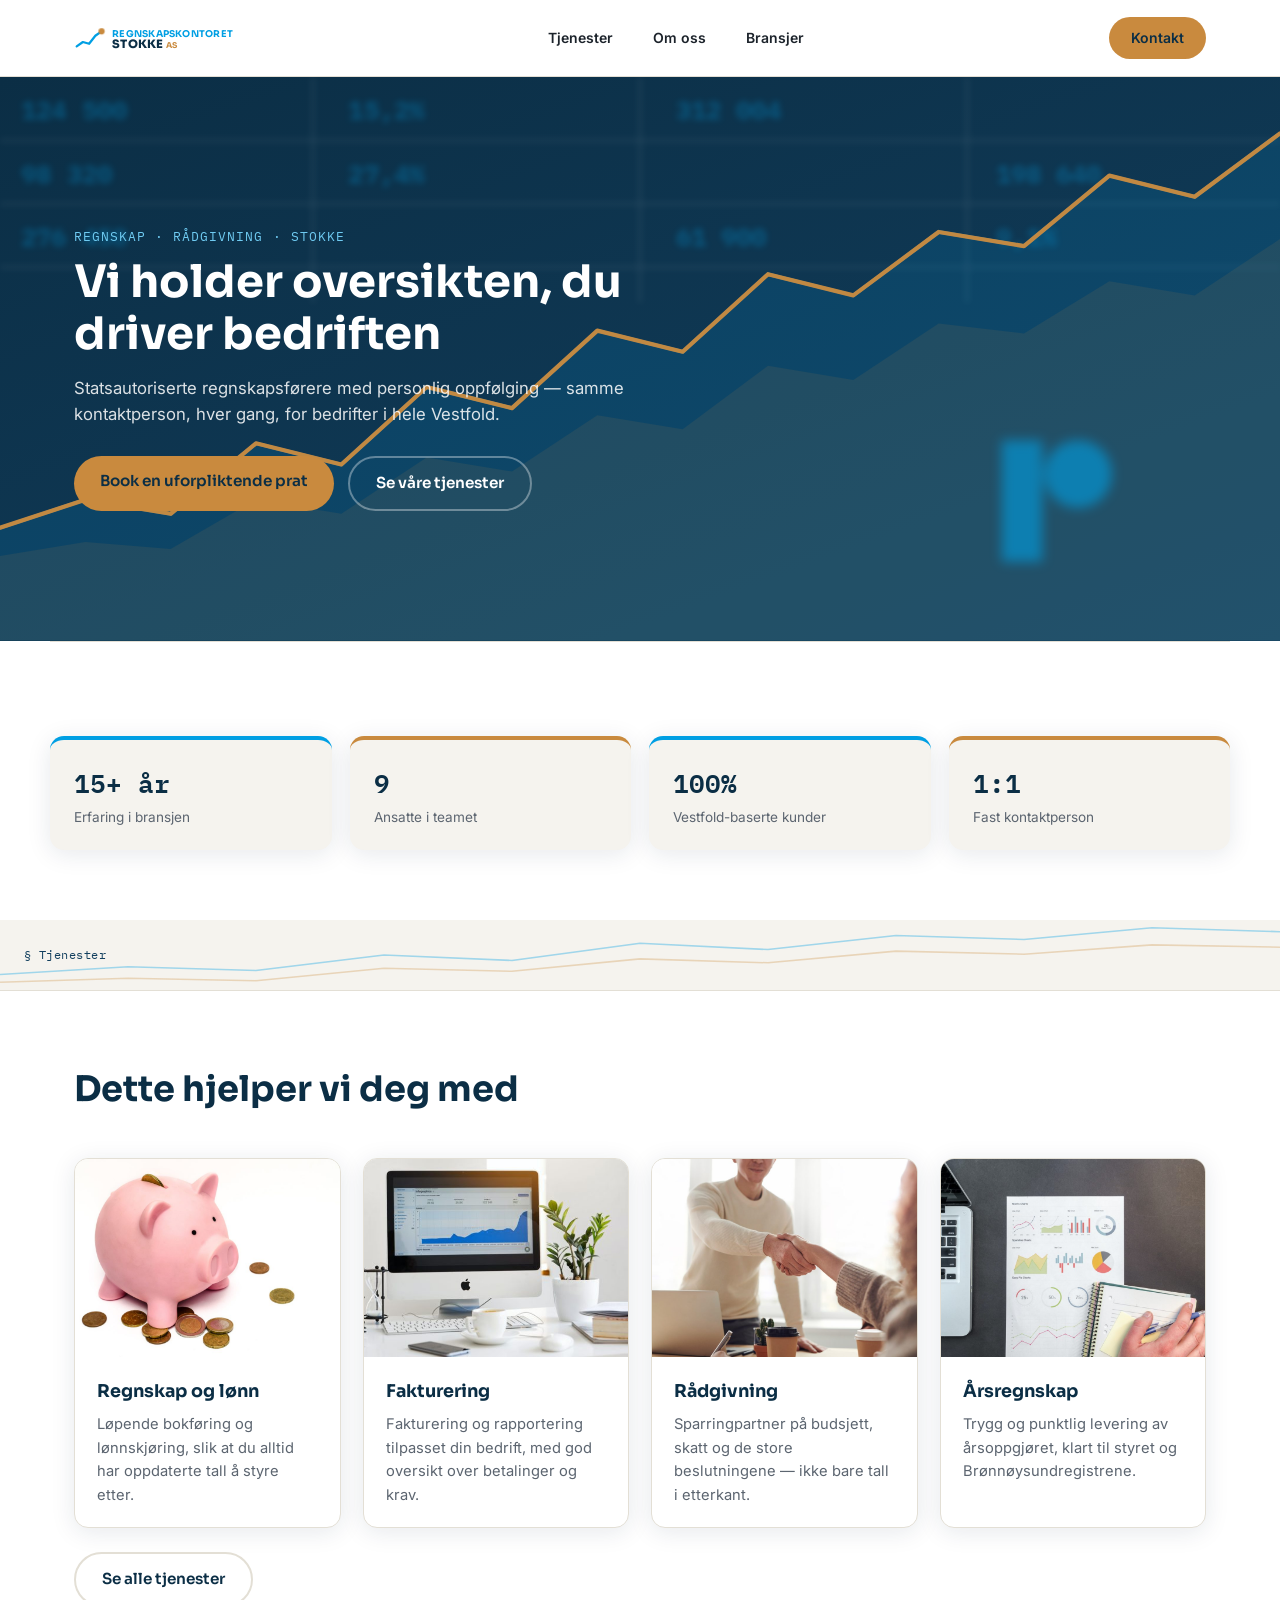
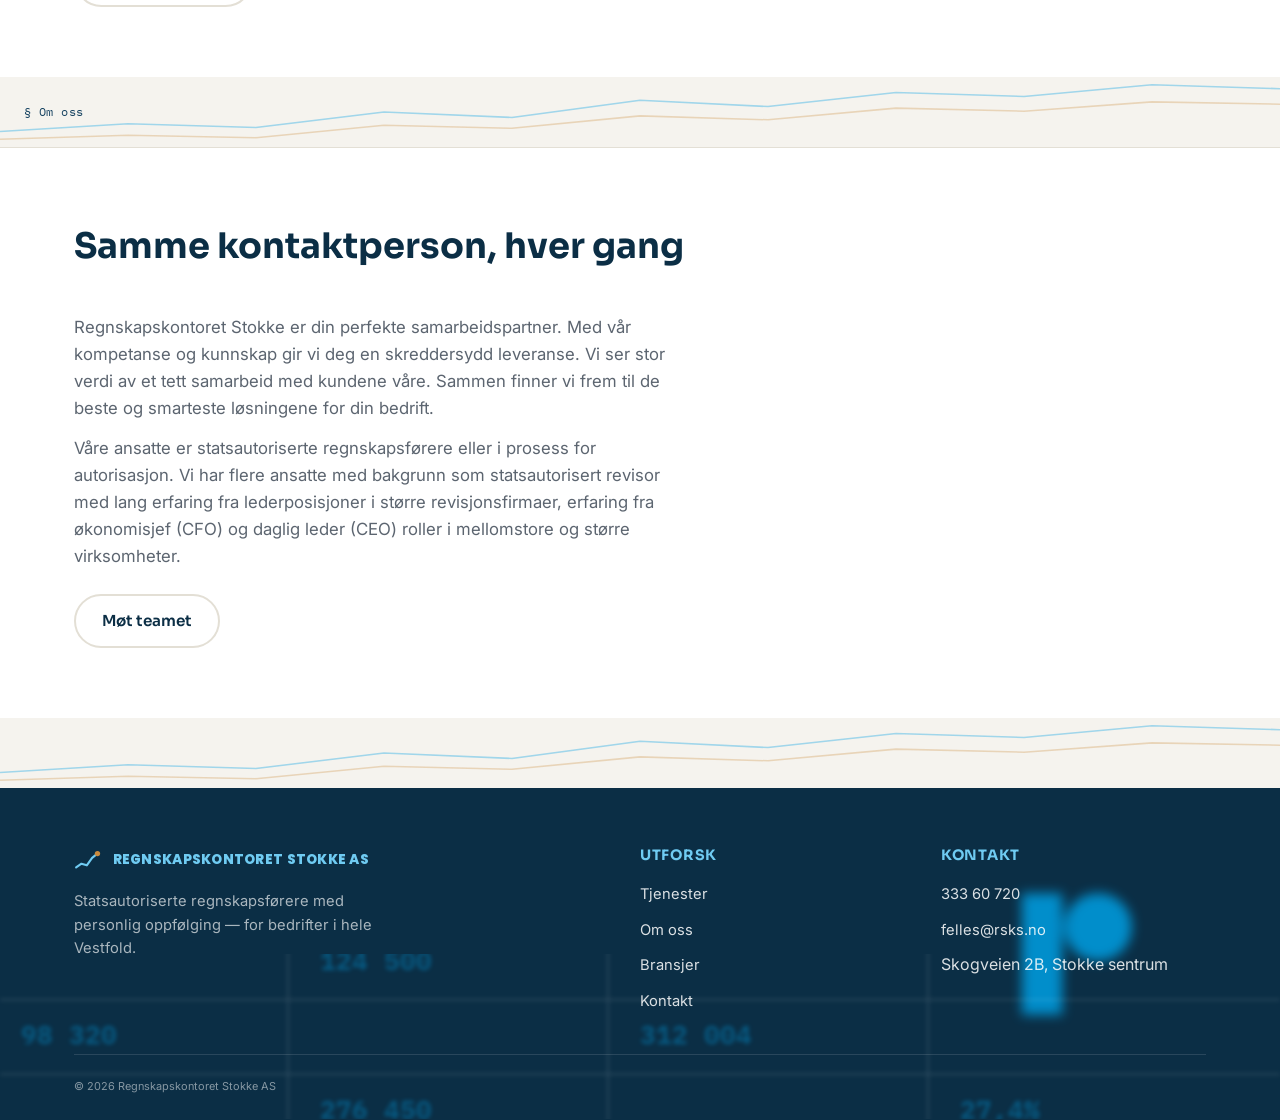
==== index.html @ 985e07b4 "Add blurred company symbol to hero section, bottom-right" ====
<!DOCTYPE html>
<html lang="no">
<head>
<meta charset="UTF-8">
<meta name="viewport" content="width=device-width, initial-scale=1.0">
<title>Regnskapskontoret Stokke AS — Vi holder oversikten, du driver bedriften</title>
<meta name="description" content="Statsautoriserte regnskapsførere i Stokke med personlig oppfølging — regnskap, lønn, fakturering, rådgivning og årsoppgjør for bedrifter i hele Vestfold.">
<link rel="icon" type="image/png" sizes="32x32" href="Bilder/favicon-32.png">
<link rel="icon" type="image/png" sizes="16x16" href="Bilder/favicon-16.png">
<link rel="apple-touch-icon" sizes="180x180" href="Bilder/favicon-180.png">
<link rel="preconnect" href="https://fonts.googleapis.com">
<link rel="preconnect" href="https://fonts.gstatic.com" crossorigin>
<link href="https://fonts.googleapis.com/css2?family=Sora:wght@500;600;700;800&family=Inter:wght@400;500;600&family=IBM+Plex+Mono:wght@500;600&family=Poppins:wght@800&display=swap" rel="stylesheet">
<link rel="stylesheet" href="css/style.css">
</head>
<body data-page="hjem">

<div id="site-header"></div>

<section class="hero">
  <svg class="watermark" viewBox="0 0 900 400" preserveAspectRatio="none" xmlns="http://www.w3.org/2000/svg">
    <defs>
      <filter id="cellBlurHeroTL" x="-20%" y="-20%" width="140%" height="140%">
        <feGaussianBlur stdDeviation="2.2"/>
      </filter>
    </defs>
    <g filter="url(#cellBlurHeroTL)" opacity="0.35">
      <g stroke="#FFFFFF" stroke-width="1.1" opacity="0.4">
        <line x1="0" y1="45" x2="900" y2="45"/><line x1="0" y1="90" x2="900" y2="90"/><line x1="0" y1="135" x2="900" y2="135"/>
        <line x1="220" y1="0" x2="220" y2="160"/><line x1="450" y1="0" x2="450" y2="160"/><line x1="680" y1="0" x2="680" y2="160"/>
      </g>
      <g font-family="IBM Plex Mono, monospace" font-size="18" font-weight="600" fill="#009FE3">
        <text x="15" y="30">124 500</text>
        <text x="245" y="30">15,2%</text>
        <text x="475" y="30">312 004</text>
        <text x="15" y="75">98 320</text>
        <text x="245" y="75">27,4%</text>
        <text x="700" y="75">198 640</text>
        <text x="15" y="120">276 450</text>
        <text x="475" y="120">61 900</text>
        <text x="700" y="120">9,1%</text>
      </g>
    </g>
    <path d="M0,320 L60,300 L120,310 L180,260 L240,275 L300,220 L360,235 L420,180 L480,195 L540,140 L600,155 L660,110 L720,120 L780,70 L840,85 L900,40 L900,400 L0,400 Z" fill="#009FE3" opacity="0.14"/>
    <path d="M0,340 L60,330 L120,335 L180,300 L240,310 L300,270 L360,280 L420,240 L480,250 L540,205 L600,215 L660,175 L720,182 L780,145 L840,155 L900,115 L900,400 L0,400 Z" fill="#C98A3E" opacity="0.10"/>
    <polyline points="0,320 60,300 120,310 180,260 240,275 300,220 360,235 420,180 480,195 540,140 600,155 660,110 720,120 780,70 840,85 900,40" fill="none" stroke="#6FCBF2" stroke-width="2.5" opacity="0.5"/>
    <polyline class="hero-line-draw" pathLength="1" points="0,320 60,300 120,310 180,260 240,275 300,220 360,235 420,180 480,195 540,140 600,155 660,110 720,120 780,70 840,85 900,40" fill="none" stroke="#C98A3E" stroke-width="3" stroke-linecap="round" stroke-linejoin="round" opacity="0.95"/>
  </svg>
  <img class="hero-symbol" src="Bilder/rsks-symbol.png" alt="" aria-hidden="true">
  <div class="wrap">
    <div class="hero-inner">
      <span class="eyebrow reveal">Regnskap · Rådgivning · Stokke</span>
      <h1 class="reveal" style="transition-delay:.08s">Vi holder oversikten, du driver bedriften</h1>
      <p class="lead reveal" style="transition-delay:.16s">Statsautoriserte regnskapsførere med personlig oppfølging — samme kontaktperson, hver gang, for bedrifter i hele Vestfold.</p>
      <div class="hero-cta reveal" style="transition-delay:.24s">
        <a href="kontakt.html" class="btn btn-primary">Book en uforpliktende prat</a>
        <a href="tjenester.html" class="btn btn-ghost">Se våre tjenester</a>
      </div>
    </div>
  </div>
</section>

<section class="section wrap">
  <div class="stat-row">
    <div class="stat-card reveal"><div class="num">15+ år</div><div class="label">Erfaring i bransjen</div></div>
    <div class="stat-card copper reveal" style="transition-delay:.06s"><div class="num">9</div><div class="label">Ansatte i teamet</div></div>
    <div class="stat-card reveal" style="transition-delay:.12s"><div class="num">100%</div><div class="label">Vestfold-baserte kunder</div></div>
    <div class="stat-card copper reveal" style="transition-delay:.18s"><div class="num">1:1</div><div class="label">Fast kontaktperson</div></div>
  </div>
</section>

<div class="divider-wrap">
  <svg viewBox="0 0 900 90" preserveAspectRatio="none" xmlns="http://www.w3.org/2000/svg">
    <polyline class="divider-line" pathLength="1" points="0,70 90,60 180,65 270,45 360,52 450,30 540,38 630,20 720,25 810,10 900,15" fill="none" stroke="#009FE3" stroke-width="2" opacity="0.35"/>
    <polyline class="divider-line" pathLength="1" points="0,80 90,75 180,78 270,62 360,66 450,50 540,55 630,40 720,44 810,32 900,35" fill="none" stroke="#C98A3E" stroke-width="2" opacity="0.3"/>
  </svg>
  <div class="divider-label">§ Tjenester</div>
</div>

<section class="section">
  <div class="wrap">
    <div class="section-head reveal">
      <h2>Dette hjelper vi deg med</h2>
    </div>
    <div class="service-grid">
      <div class="service-card reveal">
        <img src="Bilder/piggybank.jpg" alt="Regnskap og lønn">
        <div class="service-body">
          <h3>Regnskap og lønn</h3>
          <p>Løpende bokføring og lønnskjøring, slik at du alltid har oppdaterte tall å styre etter.</p>
        </div>
      </div>
      <div class="service-card reveal" style="transition-delay:.06s">
        <img src="Bilder/imac-charts.jpg" alt="Fakturering">
        <div class="service-body">
          <h3>Fakturering</h3>
          <p>Fakturering og rapportering tilpasset din bedrift, med god oversikt over betalinger og krav.</p>
        </div>
      </div>
      <div class="service-card reveal" style="transition-delay:.12s">
        <img src="Bilder/handshake.jpg" alt="Rådgivning">
        <div class="service-body">
          <h3>Rådgivning</h3>
          <p>Sparringpartner på budsjett, skatt og de store beslutningene — ikke bare tall i etterkant.</p>
        </div>
      </div>
      <div class="service-card reveal" style="transition-delay:.18s">
        <img src="Bilder/charts-notebook.jpg" alt="Årsregnskap">
        <div class="service-body">
          <h3>Årsregnskap</h3>
          <p>Trygg og punktlig levering av årsoppgjøret, klart til styret og Brønnøysundregistrene.</p>
        </div>
      </div>
    </div>
    <p class="reveal" style="margin-top:24px"><a href="tjenester.html" class="btn btn-outline">Se alle tjenester</a></p>
  </div>
</section>

<div class="divider-wrap">
  <svg viewBox="0 0 900 90" preserveAspectRatio="none" xmlns="http://www.w3.org/2000/svg">
    <polyline class="divider-line" pathLength="1" points="0,70 90,60 180,65 270,45 360,52 450,30 540,38 630,20 720,25 810,10 900,15" fill="none" stroke="#009FE3" stroke-width="2" opacity="0.35"/>
    <polyline class="divider-line" pathLength="1" points="0,80 90,75 180,78 270,62 360,66 450,50 540,55 630,40 720,44 810,32 900,35" fill="none" stroke="#C98A3E" stroke-width="2" opacity="0.3"/>
  </svg>
  <div class="divider-label">§ Om oss</div>
</div>

<section class="section">
  <div class="wrap">
    <div class="section-head reveal">
      <h2>Samme kontaktperson, hver gang</h2>
    </div>
    <p class="lead reveal">Regnskapskontoret Stokke er din perfekte samarbeidspartner. Med vår kompetanse og kunnskap gir vi deg en skreddersydd leveranse. Vi ser stor verdi av et tett samarbeid med kundene våre. Sammen finner vi frem til de beste og smarteste løsningene for din bedrift.</p>
    <p class="lead reveal" style="transition-delay:.08s">Våre ansatte er statsautoriserte regnskapsførere eller i prosess for autorisasjon. Vi har flere ansatte med bakgrunn som statsautorisert revisor med lang erfaring fra lederposisjoner i større revisjonsfirmaer, erfaring fra økonomisjef (CFO) og daglig leder (CEO) roller i mellomstore og større virksomheter.</p>
    <p class="reveal" style="margin-top:24px;transition-delay:.16s"><a href="om-oss.html" class="btn btn-outline">Møt teamet</a></p>
  </div>
</section>

<div class="divider-wrap">
  <svg viewBox="0 0 900 90" preserveAspectRatio="none" xmlns="http://www.w3.org/2000/svg">
    <polyline class="divider-line" pathLength="1" points="0,70 90,60 180,65 270,45 360,52 450,30 540,38 630,20 720,25 810,10 900,15" fill="none" stroke="#009FE3" stroke-width="2" opacity="0.35"/>
    <polyline class="divider-line" pathLength="1" points="0,80 90,75 180,78 270,62 360,66 450,50 540,55 630,40 720,44 810,32 900,35" fill="none" stroke="#C98A3E" stroke-width="2" opacity="0.3"/>
  </svg>
</div>

<div id="site-footer"></div>

<script src="js/main.js"></script>
</body>
</html>
---- css/style.css ----
:root {
  --navy-900: #0B2E45;
  --navy-700: #123F5E;
  --brand-blue: #009FE3;
  --blue-300: #6FCBF2;
  --copper-500: #C98A3E;
  --copper-700: #A66D2B;
  --paper: #FFFFFF;
  --paper-warm: #F5F3EE;
  --ink: #1C232B;
  --ink-soft: #5C6570;
  --line: #E3DFD5;
  --font-display: 'Sora', system-ui, sans-serif;
  --font-body: 'Inter', system-ui, sans-serif;
  --font-mono: 'IBM Plex Mono', monospace;
  --radius: 14px;
  --shadow: 0 4px 24px rgba(15,42,67,0.10);
}
*, *::before, *::after { box-sizing: border-box; margin: 0; padding: 0; }
html { scroll-behavior: smooth; }
body { font-family: var(--font-body); color: var(--ink); background: var(--paper); line-height: 1.6; -webkit-font-smoothing: antialiased; }
a { text-decoration: none; color: inherit; }
img { max-width: 100%; display: block; }
.wrap { max-width: 1180px; margin: 0 auto; padding: 0 24px; }
@media (max-width: 640px) { .wrap { padding: 0 18px; } }

h1, h2, h3 { font-family: var(--font-display); font-weight: 700; }
.eyebrow { font-family: var(--font-mono); font-size: 0.8rem; letter-spacing: 0.08em; text-transform: uppercase; color: var(--blue-300); margin-bottom: 10px; display: block; }
.lead { color: var(--ink-soft); max-width: 620px; font-size: 1.05rem; margin-top: 14px; }

.section { padding: 70px 0; border-top: 1px solid var(--line); }
.section-head { margin-bottom: 40px; }
.section-head h2 { font-size: clamp(1.6rem, 3vw, 2.2rem); color: var(--navy-900); }

.reveal { opacity: 0; transform: translateY(30px); transition: opacity .7s cubic-bezier(.2,.7,.2,1), transform .7s cubic-bezier(.2,.7,.2,1); }
.reveal.visible { opacity: 1; transform: none; }

.btn { font-family: var(--font-display); font-weight: 600; font-size: 0.95rem; padding: 13px 26px; border-radius: 999px; border: none; cursor: pointer; text-decoration: none; display: inline-block; transition: background .2s, color .2s, transform .2s; }
.btn:hover { transform: translateY(-2px); }
.btn-primary { background: var(--copper-500); color: var(--navy-900); }
.btn-primary:hover { background: var(--copper-700); color: #fff; }
.btn-ghost { background: transparent; color: #fff; border: 2px solid rgba(255,255,255,0.35); }
.btn-ghost:hover { border-color: #fff; }
.btn-outline { background: transparent; color: var(--navy-900); border: 2px solid var(--line); }
.btn-outline:hover { border-color: var(--brand-blue); color: var(--brand-blue); }

/* ===== Nav ===== */
.nav { position: sticky; top: 0; z-index: 50; background: rgba(255,255,255,.92); backdrop-filter: blur(14px); border-bottom: 1px solid var(--line); }
.nav .wrap { display: flex; align-items: center; justify-content: space-between; height: 76px; gap: 24px; }
.nav-logo svg { display: block; height: 40px; width: auto; }

.logo-draw-line { stroke-dasharray: 1; stroke-dashoffset: 1; animation: logoDrawLine .9s ease-out forwards; }
.logo-draw-dot { opacity: 0; transform: scale(0); transform-origin: 62px 30px; animation: logoPopDot .4s ease-out forwards; animation-delay: .9s; }
.logo-draw-text { opacity: 0; transform: translateY(8px); animation: logoFadeUp .5s ease-out forwards; animation-delay: 1.1s; }
@keyframes logoDrawLine { to { stroke-dashoffset: 0; } }

.hero-line-draw { stroke-dasharray: 1; stroke-dashoffset: 1; animation: heroLineDraw 2.2s ease-out forwards; animation-delay: .3s; }
@keyframes heroLineDraw { to { stroke-dashoffset: 0; } }
@keyframes logoPopDot { to { opacity: 1; transform: scale(1); } }
@keyframes logoFadeUp { to { opacity: 1; transform: translateY(0); } }
.nav-links { list-style: none; display: flex; gap: 8px; align-items: center; }
.nav-links a { font-size: 14px; font-weight: 600; color: var(--ink); padding: 10px 16px; border-radius: 999px; transition: background .2s, color .2s; }
.nav-links a:hover, .nav-links a.active { background: var(--paper-warm); color: var(--brand-blue); }
.nav-cta { background: var(--copper-500); color: var(--navy-900) !important; padding: 10px 22px; border-radius: 999px; font-size: 14px; font-weight: 600; transition: background .2s, color .2s; }
.nav-cta:hover, .nav-cta.active { background: var(--copper-700); color: #fff !important; }
.nav-hamburger { display: none; flex-direction: column; gap: 5px; background: none; border: none; cursor: pointer; padding: 8px; }
.nav-hamburger span { width: 22px; height: 2px; background: var(--navy-900); display: block; }
@media (max-width: 900px) {
  .nav-links { position: fixed; top: 76px; left: 0; right: 0; background: var(--paper); flex-direction: column; align-items: flex-start; padding: 20px 24px; gap: 10px; border-bottom: 1px solid var(--line); display: none; }
  .nav-links.open { display: flex; }
  .nav-links a { width: 100%; }
  .nav-hamburger { display: flex; }
}

/* ===== Hero ===== */
.hero { position: relative; background: linear-gradient(160deg, var(--navy-900) 0%, var(--navy-700) 100%); overflow: hidden; padding: 150px 0 130px; color: #fff; }
.hero .watermark { position: absolute; inset: 0; width: 100%; height: 100%; z-index: 0; }
.hero .wrap { position: relative; z-index: 1; }
.hero-inner { max-width: 580px; }
.hero h1 { font-size: clamp(1.9rem, 4.5vw, 2.8rem); margin-bottom: 14px; line-height: 1.15; }
.hero p.lead { color: rgba(255,255,255,.85); }
.hero-cta { display: flex; gap: 14px; flex-wrap: wrap; margin-top: 28px; }

.page-hero { position: relative; background: linear-gradient(160deg, var(--navy-900) 0%, var(--navy-700) 100%); overflow: hidden; padding: 60px 0; color: #fff; }
.page-hero .watermark { position: absolute; inset: 0; width: 100%; height: 100%; z-index: 0; opacity: .7; }
.page-hero .wrap { position: relative; z-index: 1; }
.page-hero h1 { font-size: clamp(1.6rem, 3.5vw, 2.2rem); }

/* ===== Seksjonsskille ===== */
.divider-wrap { position: relative; height: 70px; background: var(--paper-warm); overflow: hidden; display: flex; align-items: center; }
.divider-wrap svg { position: absolute; inset: 0; width: 100%; height: 100%; }
.divider-label { position: relative; z-index: 1; font-family: var(--font-mono); font-size: 0.78rem; color: var(--navy-700); padding: 0 24px; letter-spacing: 0.04em; }

.divider-line { stroke-dasharray: 1; stroke-dashoffset: 1; transition: stroke-dashoffset 2.4s ease-out; }
.divider-wrap.drawn .divider-line { stroke-dashoffset: 0; }
.divider-wrap.drawn .divider-line:nth-of-type(2) { transition-delay: .3s; }

/* ===== Stat cards ===== */
.stat-row { display: grid; grid-template-columns: repeat(auto-fit, minmax(170px,1fr)); gap: 18px; margin-top: 24px; }
.stat-card { background: var(--paper-warm); border-radius: var(--radius); padding: 22px 24px; border-top: 4px solid var(--brand-blue); box-shadow: var(--shadow); }
.stat-card.copper { border-top-color: var(--copper-500); }
.stat-card .num { font-family: var(--font-mono); font-weight: 600; font-size: 1.6rem; color: var(--navy-900); }
.stat-card .label { font-size: 0.85rem; color: var(--ink-soft); margin-top: 4px; }

/* ===== Service cards ===== */
.service-grid { display: grid; grid-template-columns: repeat(auto-fit, minmax(260px,1fr)); gap: 22px; margin-top: 24px; }
.service-card { background: var(--paper); border: 1px solid var(--line); border-radius: var(--radius); overflow: hidden; box-shadow: var(--shadow); }
.service-card img { width: 100%; aspect-ratio: 4/3; object-fit: cover; }
.service-card .service-body { padding: 20px 22px; }
.service-card h3 { font-size: 1.1rem; color: var(--navy-900); margin-bottom: 8px; }
.service-card p { color: var(--ink-soft); font-size: 0.92rem; }

/* ===== Team ===== */
.team-grid { display: grid; grid-template-columns: repeat(auto-fill, minmax(210px,1fr)); gap: 22px; margin-top: 24px; }
.team-card { background: var(--paper); border: 1px solid var(--line); border-radius: var(--radius); overflow: hidden; text-align: center; box-shadow: var(--shadow); }
.team-card img { width: 100%; aspect-ratio: 3/4; object-fit: cover; display: block; }
.team-body { padding: 16px; }
.team-body h3 { font-size: 1rem; color: var(--navy-900); }
.team-body .role { font-size: 0.75rem; text-transform: uppercase; letter-spacing: 0.05em; color: var(--brand-blue); margin: 4px 0 8px; }
.team-body .phone { font-family: var(--font-mono); font-size: 0.85rem; color: var(--ink-soft); }
.team-body .phone a { color: inherit; }

/* ===== Kontakt ===== */
.kontakt-grid { display: grid; grid-template-columns: repeat(auto-fit, minmax(260px,1fr)); gap: 24px; margin-top: 24px; }
.kinfo-box { background: var(--paper-warm); border-radius: var(--radius); padding: 26px; box-shadow: var(--shadow); border-top: 4px solid var(--brand-blue); }
.kinfo-box.copper { border-top-color: var(--copper-500); }
.kinfo-box h3 { font-size: 1.05rem; color: var(--navy-900); margin-bottom: 10px; }
.kinfo-box p, .kinfo-box a { color: var(--ink-soft); font-size: 0.95rem; }
.map-frame { border-radius: var(--radius); overflow: hidden; box-shadow: var(--shadow); margin-top: 24px; border: 1px solid var(--line); }
.map-frame iframe { width: 100%; height: 360px; border: 0; display: block; }

/* ===== Footer ===== */
.footer { position: relative; overflow: hidden; background: var(--navy-900); color: rgba(255,255,255,.85); padding: 56px 0 24px; }
.footer-symbol { position: absolute; top: 50%; right: 40px; transform: translateY(-50%); height: 180px; width: auto; opacity: 0.85; filter: blur(6px); z-index: 0; }
@media (max-width: 1000px) { .footer-symbol { display: none; } }
.hero-symbol { position: absolute; right: 60px; bottom: 50px; height: 180px; width: auto; opacity: 0.6; filter: blur(6px); z-index: 0; }
@media (max-width: 1000px) { .hero-symbol { display: none; } }
.footer .watermark-cells { position: absolute; left: 0; right: 0; bottom: 0; top: 50%; width: 100%; height: 50%; z-index: 0; }
.footer .wrap { position: relative; z-index: 1; }
.footer-grid { display: grid; grid-template-columns: 2fr 1fr 1fr; gap: 36px; }
@media (max-width: 700px) { .footer-grid { grid-template-columns: 1fr; } }
.footer-brand p { margin-top: 14px; font-size: 0.92rem; color: rgba(255,255,255,.65); max-width: 320px; }
.footer-logo-row { display: flex; align-items: center; gap: 12px; }
.footer-tagline { font-family: 'Poppins', sans-serif; font-weight: 800; font-size: 0.85rem; color: var(--blue-300); letter-spacing: 0.02em; text-transform: uppercase; }
.footer-col h4 { font-family: var(--font-display); font-size: 0.9rem; text-transform: uppercase; letter-spacing: 0.05em; color: var(--blue-300); margin-bottom: 14px; }
.footer-col ul { list-style: none; display: flex; flex-direction: column; gap: 10px; }
.footer-col a { color: rgba(255,255,255,.85); font-size: 0.92rem; }
.footer-col a:hover { color: var(--blue-300); }
.footer-bottom { margin-top: 40px; padding-top: 20px; border-top: 1px solid rgba(255,255,255,.12); font-size: 0.82rem; color: rgba(255,255,255,.5); }
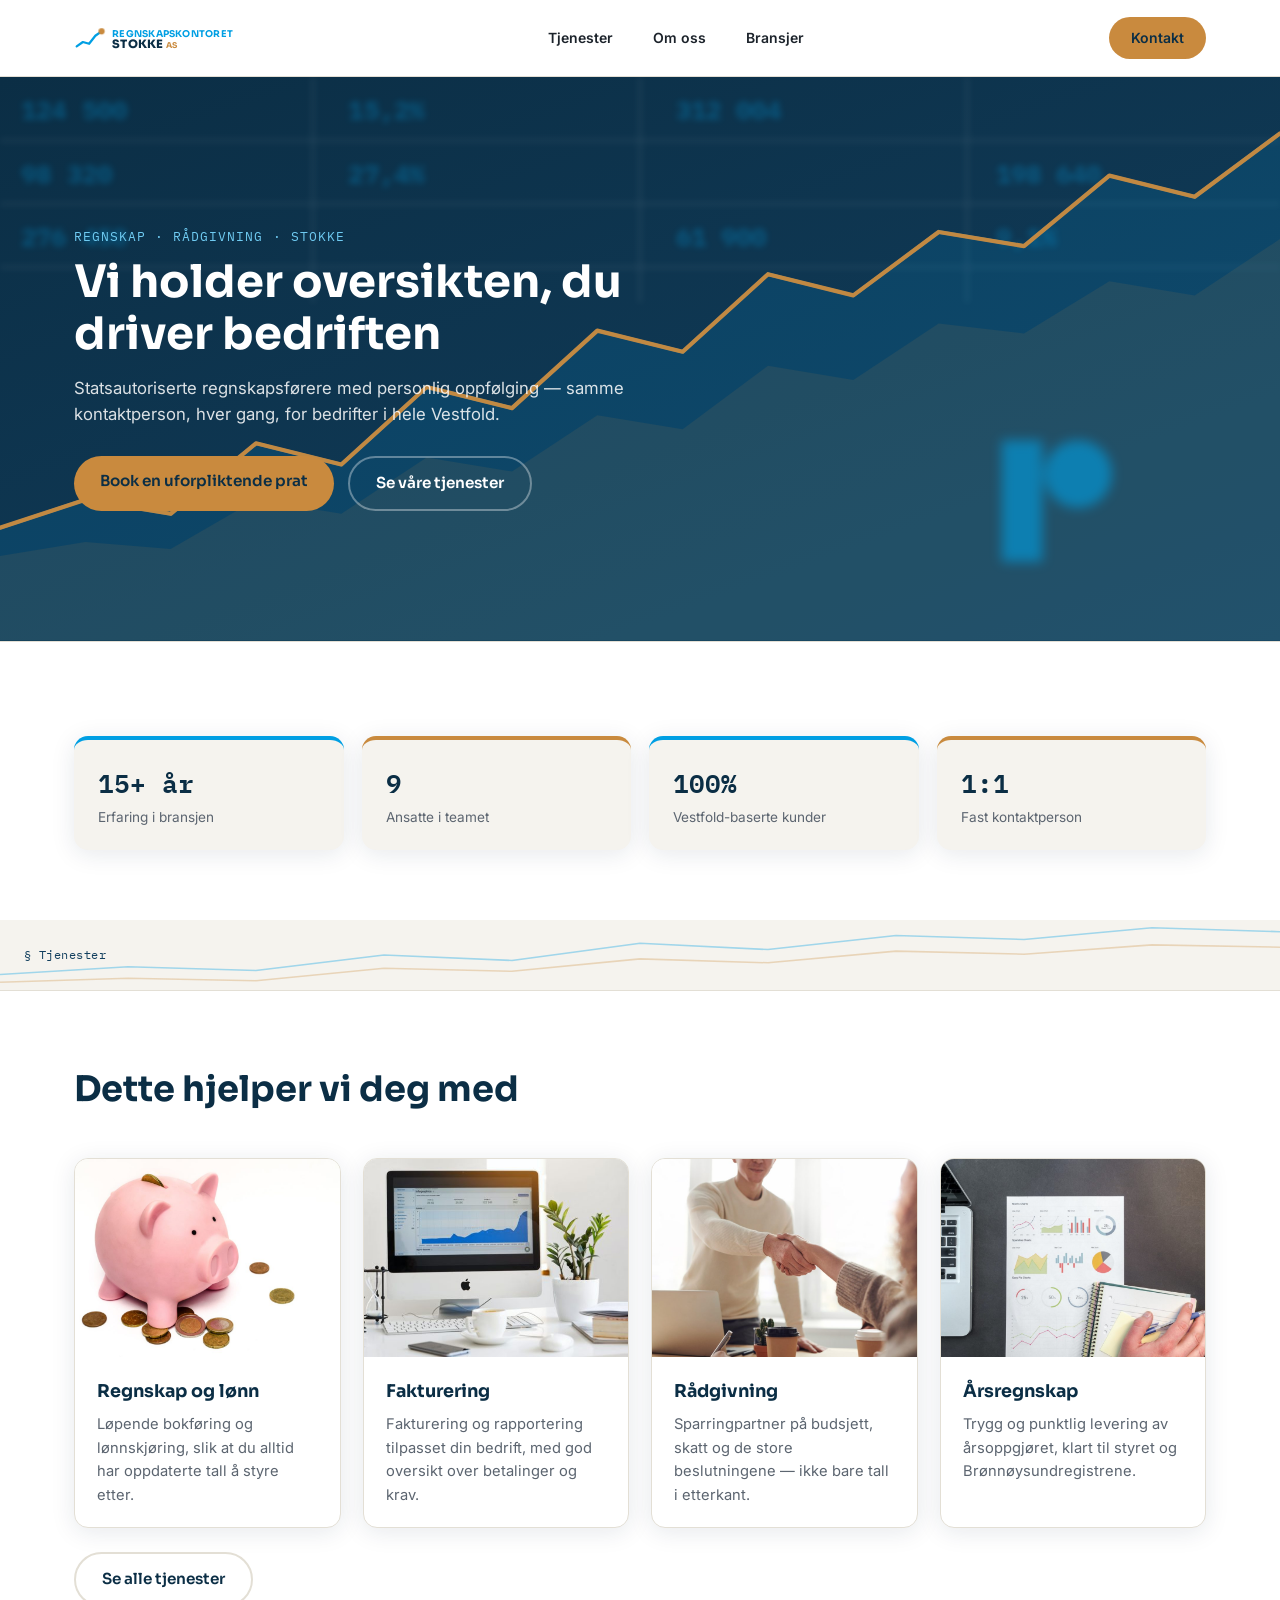
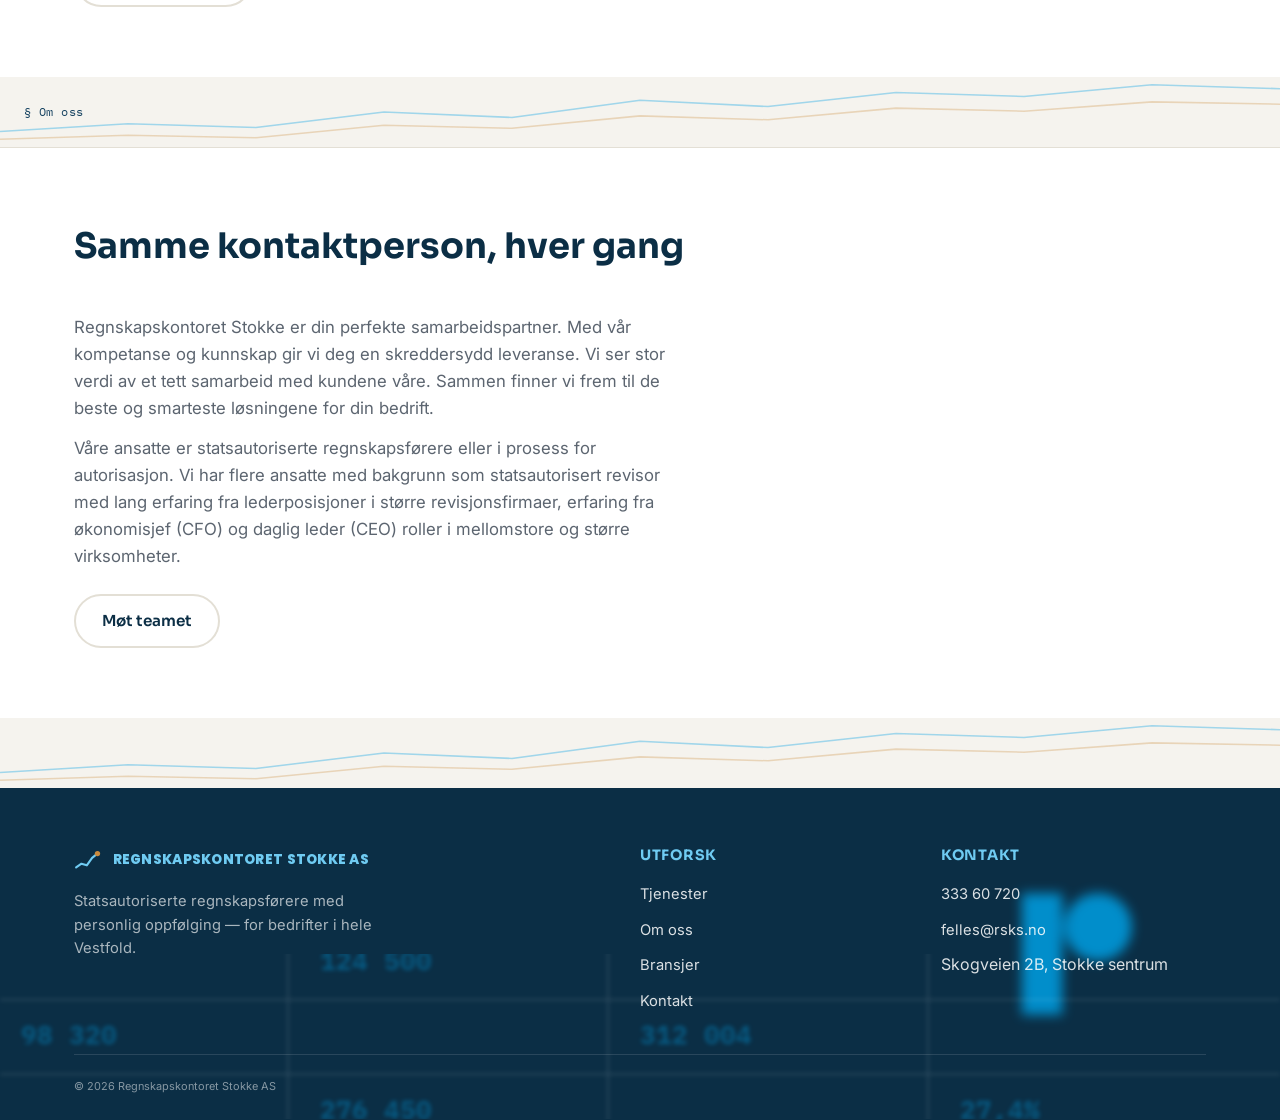
==== commit a5343810: "Kritikk #1: fiks .section.wrap padding-kollisjon på stats-seksjonen .section (padding: 70px 0) og .w" ====
--- a/index.html
+++ b/index.html
@@ -60,12 +60,14 @@
   </div>
 </section>
 
-<section class="section wrap">
-  <div class="stat-row">
-    <div class="stat-card reveal"><div class="num">15+ år</div><div class="label">Erfaring i bransjen</div></div>
-    <div class="stat-card copper reveal" style="transition-delay:.06s"><div class="num">9</div><div class="label">Ansatte i teamet</div></div>
-    <div class="stat-card reveal" style="transition-delay:.12s"><div class="num">100%</div><div class="label">Vestfold-baserte kunder</div></div>
-    <div class="stat-card copper reveal" style="transition-delay:.18s"><div class="num">1:1</div><div class="label">Fast kontaktperson</div></div>
+<section class="section">
+  <div class="wrap">
+    <div class="stat-row">
+      <div class="stat-card reveal"><div class="num">15+ år</div><div class="label">Erfaring i bransjen</div></div>
+      <div class="stat-card copper reveal" style="transition-delay:.06s"><div class="num">9</div><div class="label">Ansatte i teamet</div></div>
+      <div class="stat-card reveal" style="transition-delay:.12s"><div class="num">100%</div><div class="label">Vestfold-baserte kunder</div></div>
+      <div class="stat-card copper reveal" style="transition-delay:.18s"><div class="num">1:1</div><div class="label">Fast kontaktperson</div></div>
+    </div>
   </div>
 </section>
 
@@ -145,5 +147,6 @@
 <div id="site-footer"></div>
 
 <script src="js/main.js"></script>
+<!-- Cloudflare Web Analytics --><script defer src='https://static.cloudflareinsights.com/beacon.min.js' data-cf-beacon='{"token": "3b2830d8c1b74ed68dee031783103adc"}'></script><!-- End Cloudflare Web Analytics -->
 </body>
 </html>
--- a/css/style.css
+++ b/css/style.css
@@ -64,16 +64,34 @@
 .nav-cta { background: var(--copper-500); color: var(--navy-900) !important; padding: 10px 22px; border-radius: 999px; font-size: 14px; font-weight: 600; transition: background .2s, color .2s; }
 .nav-cta:hover, .nav-cta.active { background: var(--copper-700); color: #fff !important; }
 .nav-hamburger { display: none; flex-direction: column; gap: 5px; background: none; border: none; cursor: pointer; padding: 8px; }
-.nav-hamburger span { width: 22px; height: 2px; background: var(--navy-900); display: block; }
+.nav-hamburger span { width: 22px; height: 2px; background: var(--navy-900); display: block; transition: transform .25s ease, opacity .2s ease; }
+.nav-hamburger.open span:nth-child(1) { transform: translateY(7px) rotate(45deg); }
+.nav-hamburger.open span:nth-child(2) { opacity: 0; }
+.nav-hamburger.open span:nth-child(3) { transform: translateY(-7px) rotate(-45deg); }
 @media (max-width: 900px) {
-  .nav-links { position: fixed; top: 76px; left: 0; right: 0; background: var(--paper); flex-direction: column; align-items: flex-start; padding: 20px 24px; gap: 10px; border-bottom: 1px solid var(--line); display: none; }
-  .nav-links.open { display: flex; }
-  .nav-links a { width: 100%; }
+  .nav-links {
+    position: fixed; top: 76px; left: 0; right: 0; background: var(--paper);
+    flex-direction: column; align-items: stretch; padding: 8px 24px 20px; gap: 0;
+    border-bottom: 1px solid var(--line); box-shadow: 0 16px 24px -12px rgba(11,46,69,0.18);
+    opacity: 0; visibility: hidden; transform: translateY(-10px);
+    transition: opacity .25s ease, transform .25s ease, visibility 0s linear .25s;
+    pointer-events: none;
+  }
+  .nav-links.open { opacity: 1; visibility: visible; transform: translateY(0); transition: opacity .25s ease, transform .25s ease; pointer-events: auto; }
+  .nav-links li { border-bottom: 1px solid var(--line); opacity: 0; transform: translateX(-8px); transition: opacity .3s ease, transform .3s ease; }
+  .nav-links li:last-child { border-bottom: none; }
+  .nav-links.open li { opacity: 1; transform: translateX(0); }
+  .nav-links.open li:nth-child(1) { transition-delay: .05s; }
+  .nav-links.open li:nth-child(2) { transition-delay: .1s; }
+  .nav-links.open li:nth-child(3) { transition-delay: .15s; }
+  .nav-links a { width: 100%; padding: 16px 4px; border-radius: 0; font-size: 16px; }
+  .nav-links a:hover, .nav-links a.active { background: none; color: var(--brand-blue); padding-left: 12px; }
   .nav-hamburger { display: flex; }
 }
 
 /* ===== Hero ===== */
 .hero { position: relative; background: linear-gradient(160deg, var(--navy-900) 0%, var(--navy-700) 100%); overflow: hidden; padding: 150px 0 130px; color: #fff; }
+@media (max-width: 700px) { .hero { padding: 130px 0 100px; } }
 .hero .watermark { position: absolute; inset: 0; width: 100%; height: 100%; z-index: 0; }
 .hero .wrap { position: relative; z-index: 1; }
 .hero-inner { max-width: 580px; }
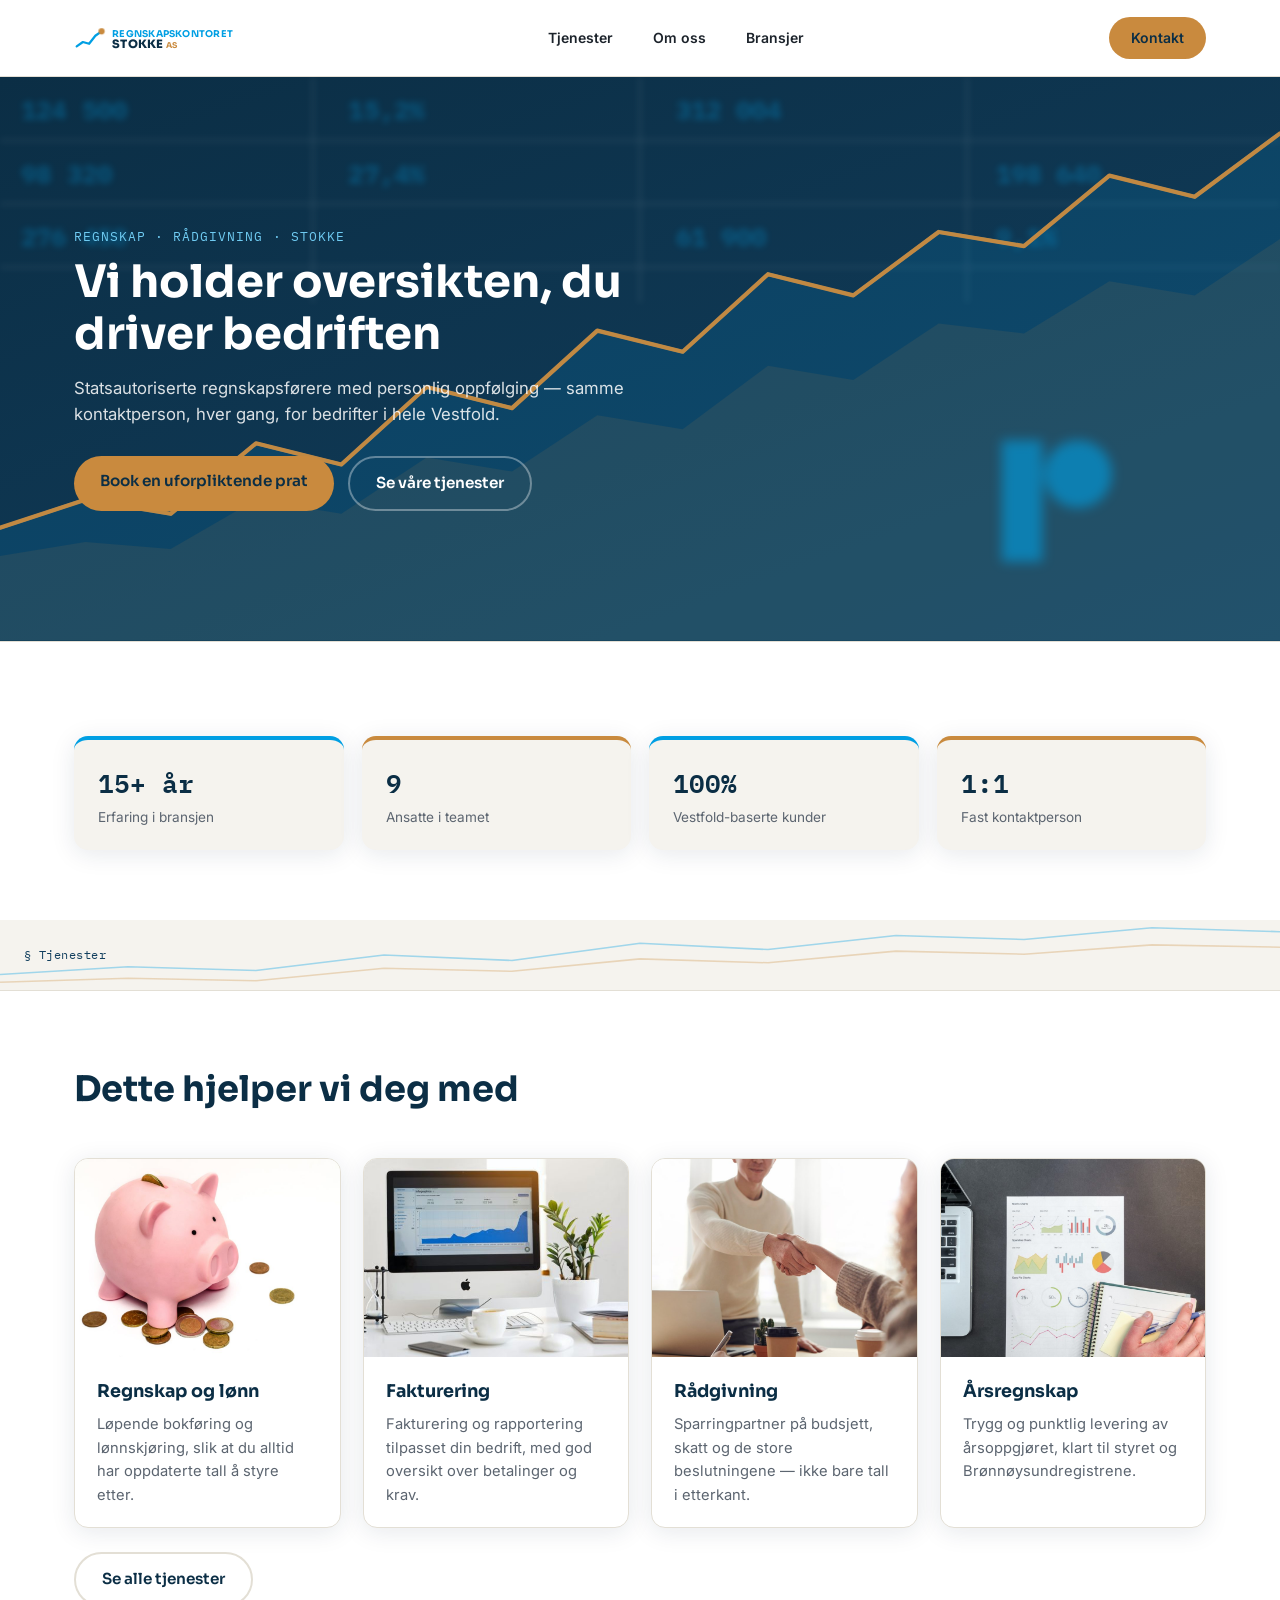
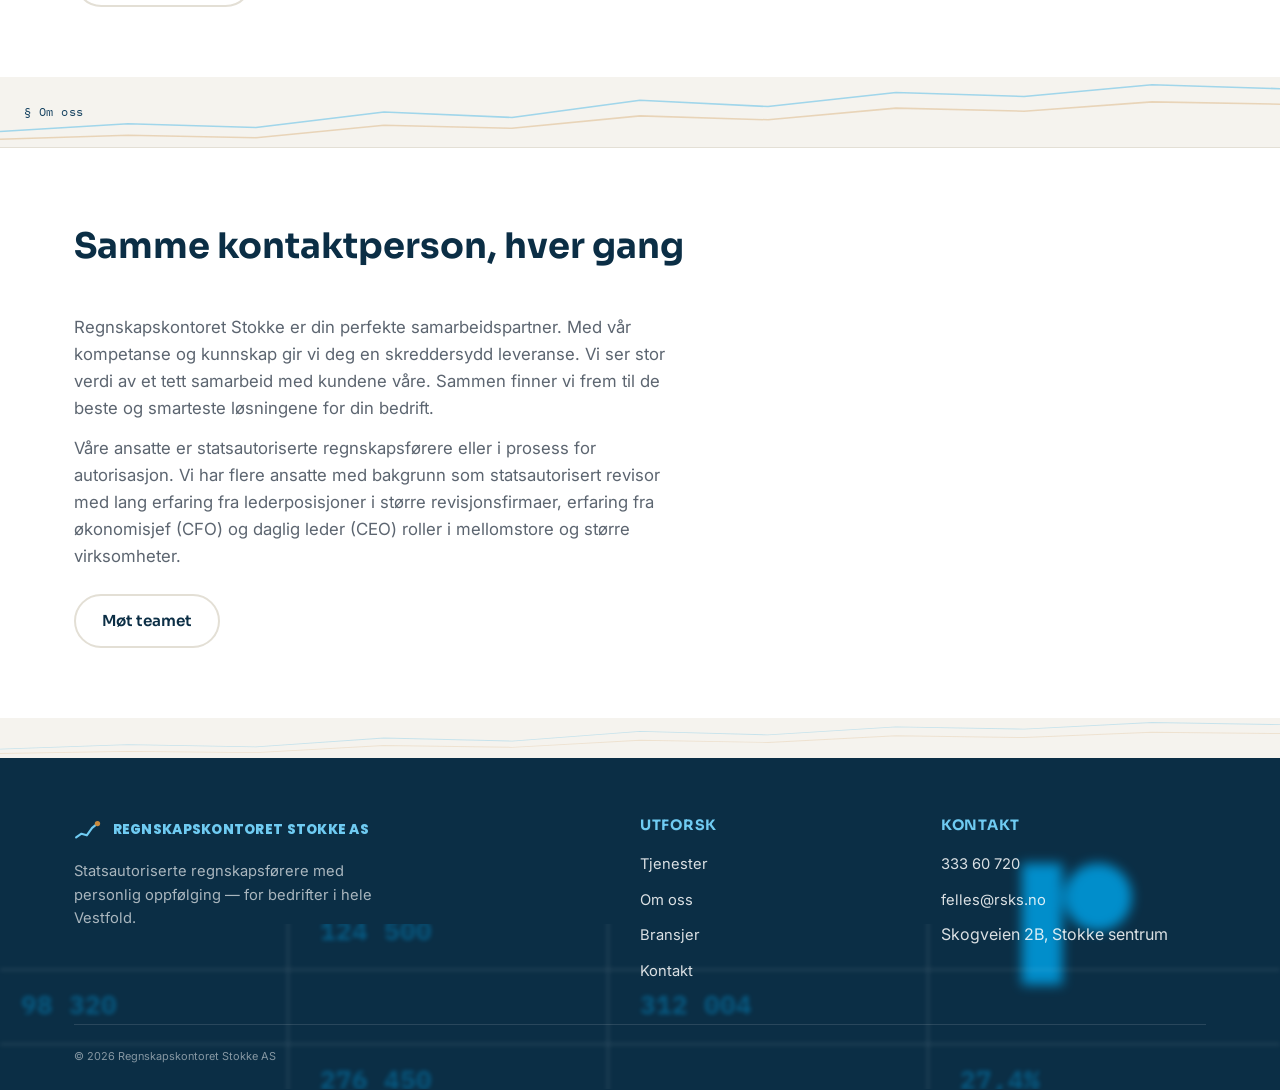
==== commit 4dfee783: "Kritikk #2 + #11: prefers-reduced-motion, JS-failsafe, lang=nb, divider-opprydding - head-failsafe +" ====
--- a/index.html
+++ b/index.html
@@ -1,8 +1,9 @@
 <!DOCTYPE html>
-<html lang="no">
+<html lang="nb">
 <head>
 <meta charset="UTF-8">
 <meta name="viewport" content="width=device-width, initial-scale=1.0">
+<script>document.documentElement.classList.add("js");addEventListener("load",function(){setTimeout(function(){if(window.__revealReady)return;document.querySelectorAll(".reveal").forEach(function(e){e.classList.add("visible")})},1500)});</script>
 <title>Regnskapskontoret Stokke AS — Vi holder oversikten, du driver bedriften</title>
 <meta name="description" content="Statsautoriserte regnskapsførere i Stokke med personlig oppfølging — regnskap, lønn, fakturering, rådgivning og årsoppgjør for bedrifter i hele Vestfold.">
 <link rel="icon" type="image/png" sizes="32x32" href="Bilder/favicon-32.png">
@@ -137,7 +138,7 @@
   </div>
 </section>
 
-<div class="divider-wrap">
+<div class="divider-wrap divider-wrap--plain">
   <svg viewBox="0 0 900 90" preserveAspectRatio="none" xmlns="http://www.w3.org/2000/svg">
     <polyline class="divider-line" pathLength="1" points="0,70 90,60 180,65 270,45 360,52 450,30 540,38 630,20 720,25 810,10 900,15" fill="none" stroke="#009FE3" stroke-width="2" opacity="0.35"/>
     <polyline class="divider-line" pathLength="1" points="0,80 90,75 180,78 270,62 360,66 450,50 540,55 630,40 720,44 810,32 900,35" fill="none" stroke="#C98A3E" stroke-width="2" opacity="0.3"/>
--- a/css/style.css
+++ b/css/style.css
@@ -34,6 +34,8 @@
 
 .reveal { opacity: 0; transform: translateY(30px); transition: opacity .7s cubic-bezier(.2,.7,.2,1), transform .7s cubic-bezier(.2,.7,.2,1); }
 .reveal.visible { opacity: 1; transform: none; }
+/* Uten JS: ingen reveal-skjuling. */
+html:not(.js) .reveal { opacity: 1; transform: none; }
 
 .btn { font-family: var(--font-display); font-weight: 600; font-size: 0.95rem; padding: 13px 26px; border-radius: 999px; border: none; cursor: pointer; text-decoration: none; display: inline-block; transition: background .2s, color .2s, transform .2s; }
 .btn:hover { transform: translateY(-2px); }
@@ -109,9 +111,13 @@
 .divider-wrap svg { position: absolute; inset: 0; width: 100%; height: 100%; }
 .divider-label { position: relative; z-index: 1; font-family: var(--font-mono); font-size: 0.78rem; color: var(--navy-700); padding: 0 24px; letter-spacing: 0.04em; }
 
-.divider-line { stroke-dasharray: 1; stroke-dashoffset: 1; transition: stroke-dashoffset 2.4s ease-out; }
+.divider-line { stroke-dasharray: 1; stroke-dashoffset: 1; transition: stroke-dashoffset 1.2s ease-out; }
 .divider-wrap.drawn .divider-line { stroke-dashoffset: 0; }
 .divider-wrap.drawn .divider-line:nth-of-type(2) { transition-delay: .3s; }
+
+/* Umerket divider (rett før footer) – lavere, lettere, rent dekorativt */
+.divider-wrap--plain { height: 40px; }
+.divider-wrap--plain svg { opacity: 0.55; }
 
 /* ===== Stat cards ===== */
 .stat-row { display: grid; grid-template-columns: repeat(auto-fit, minmax(170px,1fr)); gap: 18px; margin-top: 24px; }
@@ -165,3 +171,14 @@
 .footer-col a { color: rgba(255,255,255,.85); font-size: 0.92rem; }
 .footer-col a:hover { color: var(--blue-300); }
 .footer-bottom { margin-top: 40px; padding-top: 20px; border-top: 1px solid rgba(255,255,255,.12); font-size: 0.82rem; color: rgba(255,255,255,.5); }
+
+/* ===== Redusert bevegelse ===== */
+@media (prefers-reduced-motion: reduce) {
+  html { scroll-behavior: auto; }
+  .reveal { opacity: 1 !important; transform: none !important; transition: none !important; }
+  .btn:hover { transform: none; }
+  /* SVG-strektegninger til ferdig tilstand, ingen animasjon */
+  .logo-draw-line, .hero-line-draw, .divider-line { animation: none !important; transition: none !important; stroke-dashoffset: 0 !important; }
+  .logo-draw-dot { animation: none !important; opacity: 1 !important; transform: none !important; }
+  .logo-draw-text { animation: none !important; opacity: 1 !important; transform: none !important; }
+}
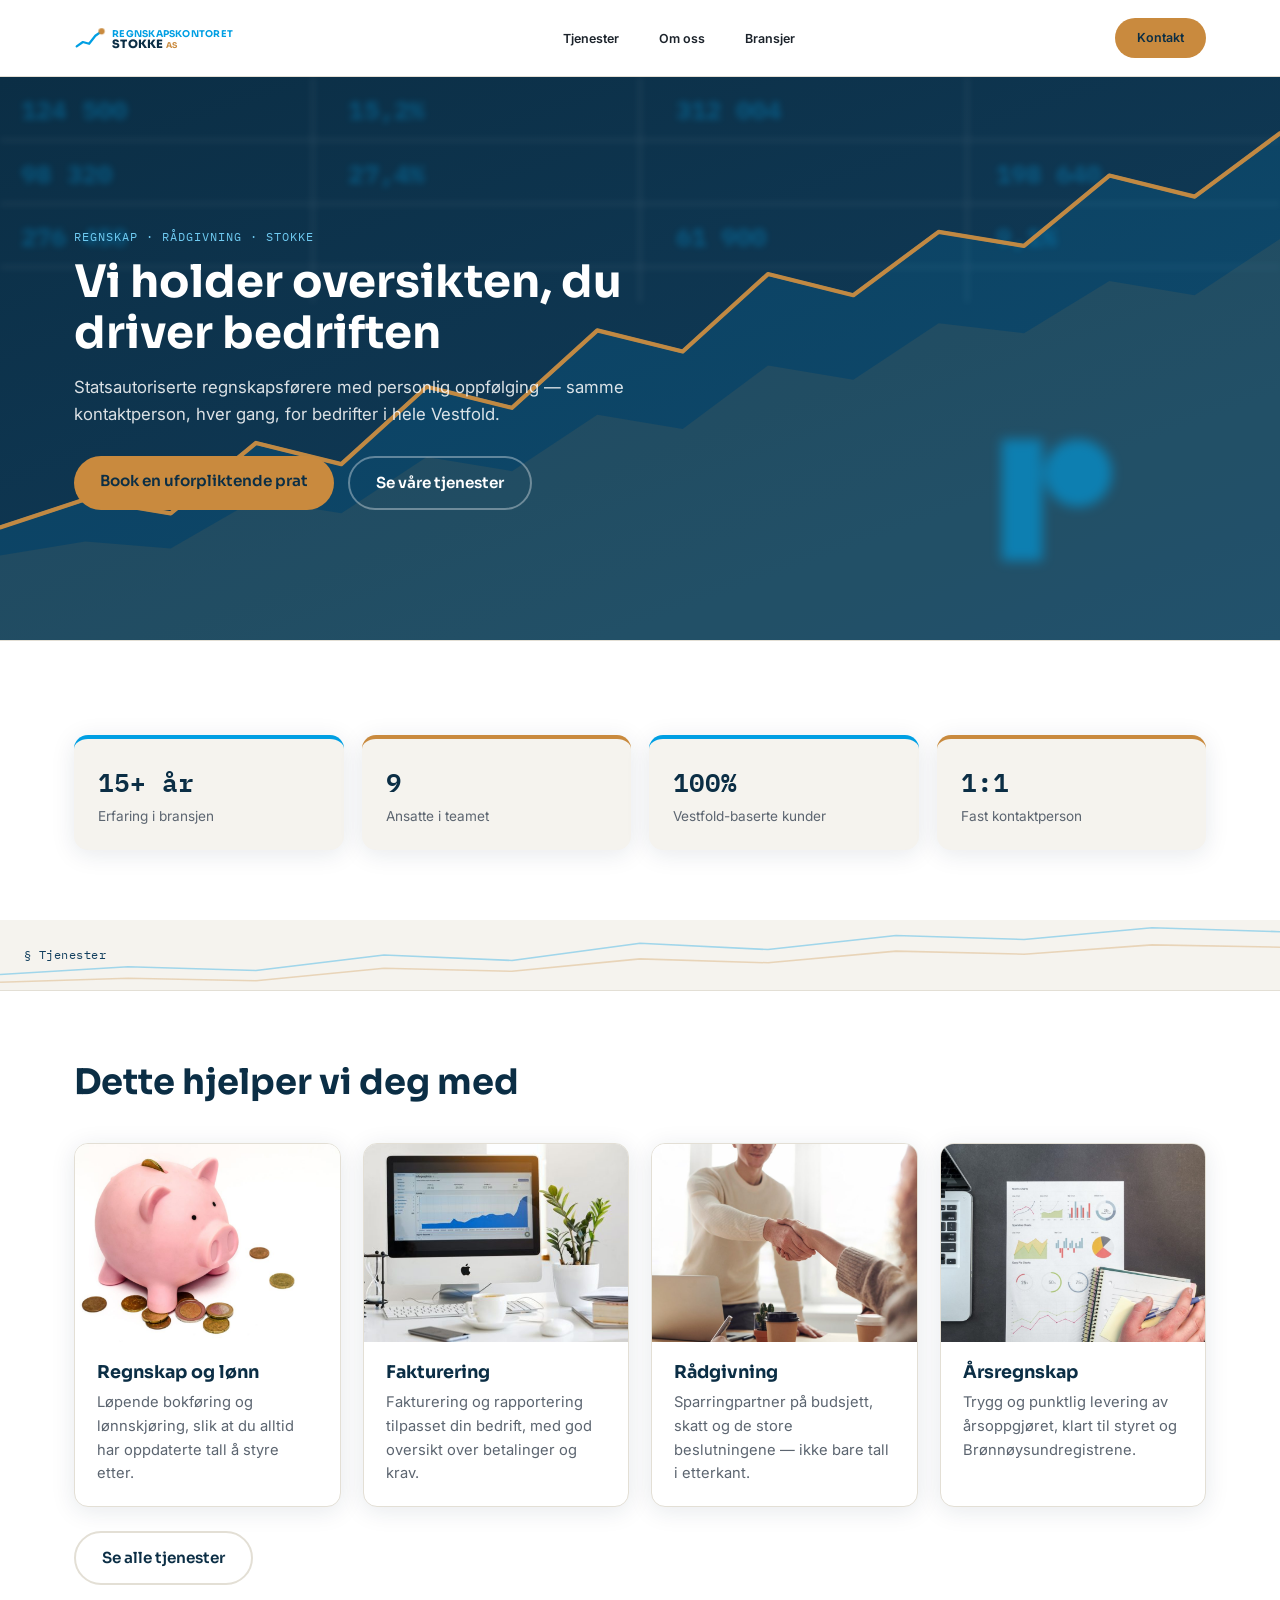
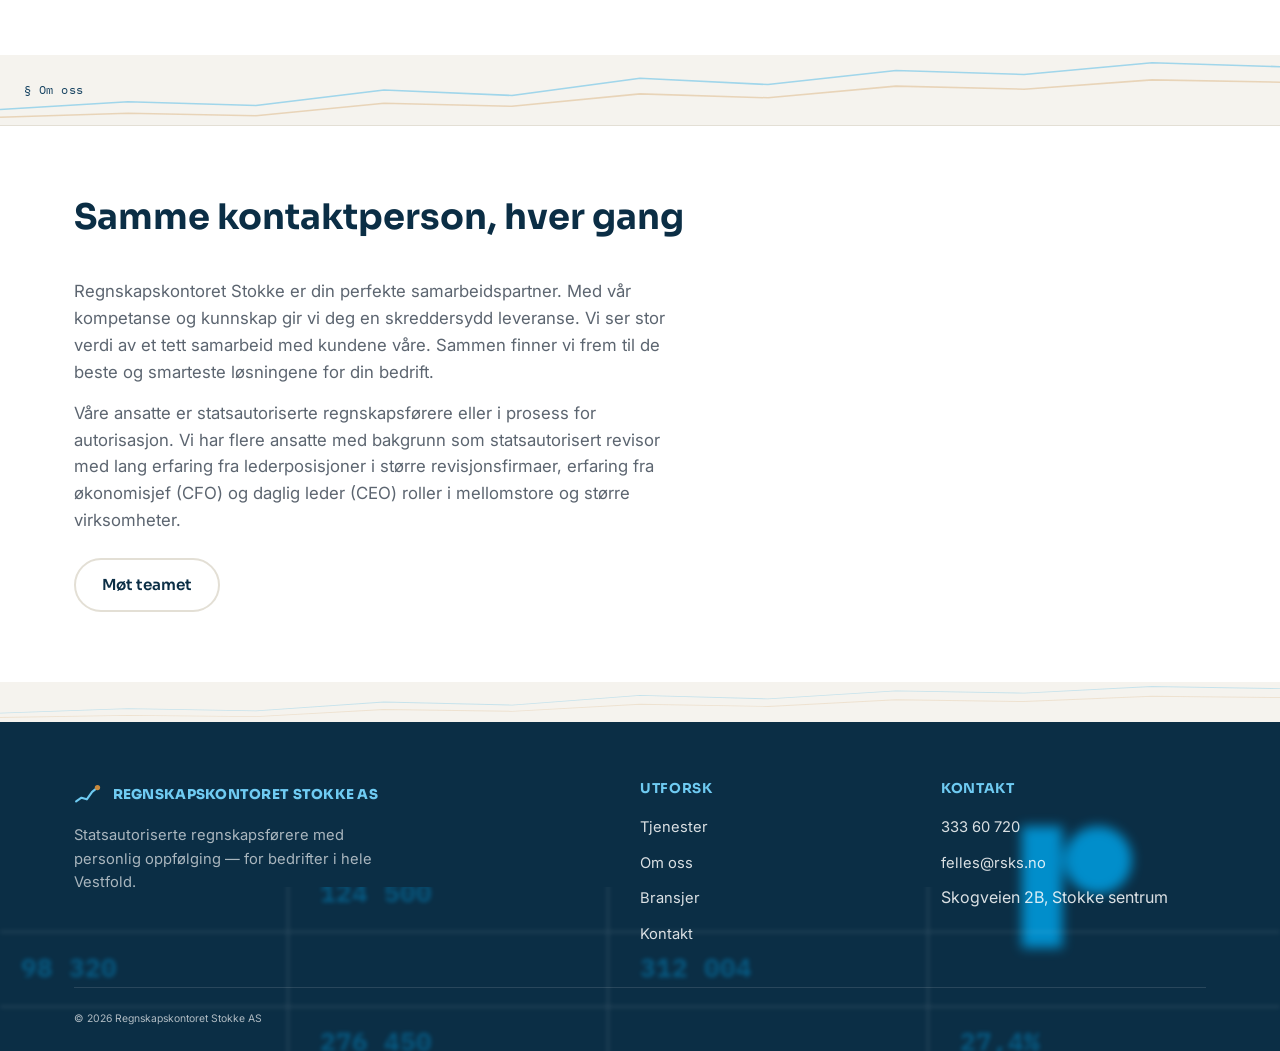
==== commit 34fb63a2: "Kritikk #6 + #7: dropp Poppins, innfør type-skala, stram heading line-height - Poppins (lastet for e" ====
--- a/index.html
+++ b/index.html
@@ -3,7 +3,7 @@
 <head>
 <meta charset="UTF-8">
 <meta name="viewport" content="width=device-width, initial-scale=1.0">
-<script>document.documentElement.classList.add("js");addEventListener("load",function(){setTimeout(function(){if(window.__revealReady)return;document.querySelectorAll(".reveal").forEach(function(e){e.classList.add("visible")})},1500)});</script>
+<script>document.documentElement.classList.add("js");try{if(sessionStorage.getItem("rsks-partial:partials/header.html"))document.documentElement.classList.add("partials-cached")}catch(e){}addEventListener("load",function(){setTimeout(function(){if(window.__revealReady)return;document.querySelectorAll(".reveal").forEach(function(e){e.classList.add("visible")})},1500)});</script>
 <title>Regnskapskontoret Stokke AS — Vi holder oversikten, du driver bedriften</title>
 <meta name="description" content="Statsautoriserte regnskapsførere i Stokke med personlig oppfølging — regnskap, lønn, fakturering, rådgivning og årsoppgjør for bedrifter i hele Vestfold.">
 <link rel="icon" type="image/png" sizes="32x32" href="Bilder/favicon-32.png">
@@ -11,7 +11,7 @@
 <link rel="apple-touch-icon" sizes="180x180" href="Bilder/favicon-180.png">
 <link rel="preconnect" href="https://fonts.googleapis.com">
 <link rel="preconnect" href="https://fonts.gstatic.com" crossorigin>
-<link href="https://fonts.googleapis.com/css2?family=Sora:wght@500;600;700;800&family=Inter:wght@400;500;600&family=IBM+Plex+Mono:wght@500;600&family=Poppins:wght@800&display=swap" rel="stylesheet">
+<link href="https://fonts.googleapis.com/css2?family=Sora:wght@500;600;700;800&family=Inter:wght@400;500;600&family=IBM+Plex+Mono:wght@500;600&display=swap" rel="stylesheet">
 <link rel="stylesheet" href="css/style.css">
 </head>
 <body data-page="hjem">
--- a/css/style.css
+++ b/css/style.css
@@ -1,10 +1,11 @@
 :root {
-  --navy-900: #0B2E45;
-  --navy-700: #123F5E;
-  --brand-blue: #009FE3;
-  --blue-300: #6FCBF2;
-  --copper-500: #C98A3E;
-  --copper-700: #A66D2B;
+  --navy-900: #0B2E45;     /* mørk flate (hero, footer), sterk tekst */
+  --navy-700: #123F5E;     /* hero-gradient slutt, divider-label */
+  --brand-blue: #009FE3;   /* aksentflate: stat-kort topp-border, ikke tekst-på-lyst */
+  --blue-300: #6FCBF2;     /* aksent på MØRK bakgrunn (eyebrow, footer-overskrifter) */
+  --blue-ink: #006B9E;     /* blå tekst på lys bakgrunn (AA: 5.8:1 hvit, 5.3:1 paper-warm) */
+  --copper-500: #C98A3E;   /* primær CTA-flate */
+  --copper-700: #A66D2B;   /* CTA hover */
   --paper: #FFFFFF;
   --paper-warm: #F5F3EE;
   --ink: #1C232B;
@@ -13,6 +14,15 @@
   --font-display: 'Sora', system-ui, sans-serif;
   --font-body: 'Inter', system-ui, sans-serif;
   --font-mono: 'IBM Plex Mono', monospace;
+  /* Type-skala */
+  --text-xs: 0.78rem;
+  --text-sm: 0.85rem;
+  --text-body: 0.92rem;
+  --text-base: 0.95rem;
+  --text-md: 1.05rem;
+  --text-lg: 1.1rem;
+  --h2: clamp(1.6rem, 3vw, 2.2rem);
+  --h1: clamp(1.9rem, 4.5vw, 2.8rem);
   --radius: 14px;
   --shadow: 0 4px 24px rgba(15,42,67,0.10);
 }
@@ -24,29 +34,32 @@
 .wrap { max-width: 1180px; margin: 0 auto; padding: 0 24px; }
 @media (max-width: 640px) { .wrap { padding: 0 18px; } }
 
-h1, h2, h3 { font-family: var(--font-display); font-weight: 700; }
-.eyebrow { font-family: var(--font-mono); font-size: 0.8rem; letter-spacing: 0.08em; text-transform: uppercase; color: var(--blue-300); margin-bottom: 10px; display: block; }
-.lead { color: var(--ink-soft); max-width: 620px; font-size: 1.05rem; margin-top: 14px; }
+h1, h2, h3 { font-family: var(--font-display); font-weight: 700; line-height: 1.2; }
+.eyebrow { font-family: var(--font-mono); font-size: var(--text-xs); letter-spacing: 0.08em; text-transform: uppercase; color: var(--blue-300); margin-bottom: 10px; display: block; }
+.lead { color: var(--ink-soft); max-width: 620px; font-size: var(--text-md); margin-top: 14px; }
 
 .section { padding: 70px 0; border-top: 1px solid var(--line); }
 .section-head { margin-bottom: 40px; }
-.section-head h2 { font-size: clamp(1.6rem, 3vw, 2.2rem); color: var(--navy-900); }
+.section-head h2 { font-size: var(--h2); color: var(--navy-900); }
 
 .reveal { opacity: 0; transform: translateY(30px); transition: opacity .7s cubic-bezier(.2,.7,.2,1), transform .7s cubic-bezier(.2,.7,.2,1); }
 .reveal.visible { opacity: 1; transform: none; }
 /* Uten JS: ingen reveal-skjuling. */
 html:not(.js) .reveal { opacity: 1; transform: none; }
 
-.btn { font-family: var(--font-display); font-weight: 600; font-size: 0.95rem; padding: 13px 26px; border-radius: 999px; border: none; cursor: pointer; text-decoration: none; display: inline-block; transition: background .2s, color .2s, transform .2s; }
+.btn { font-family: var(--font-display); font-weight: 600; font-size: var(--text-base); padding: 13px 26px; border-radius: 999px; border: none; cursor: pointer; text-decoration: none; display: inline-block; transition: background .2s, color .2s, transform .2s; }
 .btn:hover { transform: translateY(-2px); }
 .btn-primary { background: var(--copper-500); color: var(--navy-900); }
 .btn-primary:hover { background: var(--copper-700); color: #fff; }
 .btn-ghost { background: transparent; color: #fff; border: 2px solid rgba(255,255,255,0.35); }
 .btn-ghost:hover { border-color: #fff; }
 .btn-outline { background: transparent; color: var(--navy-900); border: 2px solid var(--line); }
-.btn-outline:hover { border-color: var(--brand-blue); color: var(--brand-blue); }
+.btn-outline:hover { border-color: var(--blue-ink); color: var(--blue-ink); }
 
 /* ===== Nav ===== */
+/* Reserver navens høyde på placeholder-diven, ellers hopper siden ~76px
+   nedover når header-partialen injiseres. */
+#site-header { min-height: 76px; }
 .nav { position: sticky; top: 0; z-index: 50; background: rgba(255,255,255,.92); backdrop-filter: blur(14px); border-bottom: 1px solid var(--line); }
 .nav .wrap { display: flex; align-items: center; justify-content: space-between; height: 76px; gap: 24px; }
 .nav-logo svg { display: block; height: 40px; width: auto; }
@@ -60,10 +73,15 @@
 @keyframes heroLineDraw { to { stroke-dashoffset: 0; } }
 @keyframes logoPopDot { to { opacity: 1; transform: scale(1); } }
 @keyframes logoFadeUp { to { opacity: 1; transform: translateY(0); } }
+/* Cachet header (gjentatt navigasjon i økta): hopp over logo-tegningen. */
+.partials-cached .logo-draw-line { animation: none; stroke-dashoffset: 0; }
+.partials-cached .logo-draw-dot  { animation: none; opacity: 1; transform: none; }
+.partials-cached .logo-draw-text { animation: none; opacity: 1; transform: none; }
 .nav-links { list-style: none; display: flex; gap: 8px; align-items: center; }
-.nav-links a { font-size: 14px; font-weight: 600; color: var(--ink); padding: 10px 16px; border-radius: 999px; transition: background .2s, color .2s; }
-.nav-links a:hover, .nav-links a.active { background: var(--paper-warm); color: var(--brand-blue); }
-.nav-cta { background: var(--copper-500); color: var(--navy-900) !important; padding: 10px 22px; border-radius: 999px; font-size: 14px; font-weight: 600; transition: background .2s, color .2s; }
+.nav-links a { font-size: var(--text-xs); font-weight: 600; color: var(--ink); padding: 10px 16px; border-radius: 999px; transition: background .2s, color .2s; }
+.nav-links a:hover { background: var(--paper-warm); color: var(--blue-ink); }
+.nav-links a.active { background: var(--navy-900); color: #fff; }
+.nav-cta { background: var(--copper-500); color: var(--navy-900) !important; padding: 10px 22px; border-radius: 999px; font-size: var(--text-xs); font-weight: 600; transition: background .2s, color .2s; }
 .nav-cta:hover, .nav-cta.active { background: var(--copper-700); color: #fff !important; }
 .nav-hamburger { display: none; flex-direction: column; gap: 5px; background: none; border: none; cursor: pointer; padding: 8px; }
 .nav-hamburger span { width: 22px; height: 2px; background: var(--navy-900); display: block; transition: transform .25s ease, opacity .2s ease; }
@@ -87,7 +105,8 @@
   .nav-links.open li:nth-child(2) { transition-delay: .1s; }
   .nav-links.open li:nth-child(3) { transition-delay: .15s; }
   .nav-links a { width: 100%; padding: 16px 4px; border-radius: 0; font-size: 16px; }
-  .nav-links a:hover, .nav-links a.active { background: none; color: var(--brand-blue); padding-left: 12px; }
+  .nav-links a:hover { background: none; color: var(--blue-ink); padding-left: 12px; }
+  .nav-links a.active { background: none; color: var(--navy-900); font-weight: 700; padding-left: 12px; }
   .nav-hamburger { display: flex; }
 }
 
@@ -97,19 +116,19 @@
 .hero .watermark { position: absolute; inset: 0; width: 100%; height: 100%; z-index: 0; }
 .hero .wrap { position: relative; z-index: 1; }
 .hero-inner { max-width: 580px; }
-.hero h1 { font-size: clamp(1.9rem, 4.5vw, 2.8rem); margin-bottom: 14px; line-height: 1.15; }
+.hero h1 { font-size: var(--h1); margin-bottom: 14px; line-height: 1.15; }
 .hero p.lead { color: rgba(255,255,255,.85); }
 .hero-cta { display: flex; gap: 14px; flex-wrap: wrap; margin-top: 28px; }
 
 .page-hero { position: relative; background: linear-gradient(160deg, var(--navy-900) 0%, var(--navy-700) 100%); overflow: hidden; padding: 60px 0; color: #fff; }
 .page-hero .watermark { position: absolute; inset: 0; width: 100%; height: 100%; z-index: 0; opacity: .7; }
 .page-hero .wrap { position: relative; z-index: 1; }
-.page-hero h1 { font-size: clamp(1.6rem, 3.5vw, 2.2rem); }
+.page-hero h1 { font-size: var(--h2); }
 
 /* ===== Seksjonsskille ===== */
 .divider-wrap { position: relative; height: 70px; background: var(--paper-warm); overflow: hidden; display: flex; align-items: center; }
 .divider-wrap svg { position: absolute; inset: 0; width: 100%; height: 100%; }
-.divider-label { position: relative; z-index: 1; font-family: var(--font-mono); font-size: 0.78rem; color: var(--navy-700); padding: 0 24px; letter-spacing: 0.04em; }
+.divider-label { position: relative; z-index: 1; font-family: var(--font-mono); font-size: var(--text-xs); color: var(--navy-700); padding: 0 24px; letter-spacing: 0.04em; }
 
 .divider-line { stroke-dasharray: 1; stroke-dashoffset: 1; transition: stroke-dashoffset 1.2s ease-out; }
 .divider-wrap.drawn .divider-line { stroke-dashoffset: 0; }
@@ -124,32 +143,32 @@
 .stat-card { background: var(--paper-warm); border-radius: var(--radius); padding: 22px 24px; border-top: 4px solid var(--brand-blue); box-shadow: var(--shadow); }
 .stat-card.copper { border-top-color: var(--copper-500); }
 .stat-card .num { font-family: var(--font-mono); font-weight: 600; font-size: 1.6rem; color: var(--navy-900); }
-.stat-card .label { font-size: 0.85rem; color: var(--ink-soft); margin-top: 4px; }
+.stat-card .label { font-size: var(--text-sm); color: var(--ink-soft); margin-top: 4px; }
 
 /* ===== Service cards ===== */
 .service-grid { display: grid; grid-template-columns: repeat(auto-fit, minmax(260px,1fr)); gap: 22px; margin-top: 24px; }
 .service-card { background: var(--paper); border: 1px solid var(--line); border-radius: var(--radius); overflow: hidden; box-shadow: var(--shadow); }
 .service-card img { width: 100%; aspect-ratio: 4/3; object-fit: cover; }
 .service-card .service-body { padding: 20px 22px; }
-.service-card h3 { font-size: 1.1rem; color: var(--navy-900); margin-bottom: 8px; }
-.service-card p { color: var(--ink-soft); font-size: 0.92rem; }
+.service-card h3 { font-size: var(--text-lg); color: var(--navy-900); margin-bottom: 8px; }
+.service-card p { color: var(--ink-soft); font-size: var(--text-body); }
 
 /* ===== Team ===== */
 .team-grid { display: grid; grid-template-columns: repeat(auto-fill, minmax(210px,1fr)); gap: 22px; margin-top: 24px; }
 .team-card { background: var(--paper); border: 1px solid var(--line); border-radius: var(--radius); overflow: hidden; text-align: center; box-shadow: var(--shadow); }
 .team-card img { width: 100%; aspect-ratio: 3/4; object-fit: cover; display: block; }
 .team-body { padding: 16px; }
-.team-body h3 { font-size: 1rem; color: var(--navy-900); }
-.team-body .role { font-size: 0.75rem; text-transform: uppercase; letter-spacing: 0.05em; color: var(--brand-blue); margin: 4px 0 8px; }
-.team-body .phone { font-family: var(--font-mono); font-size: 0.85rem; color: var(--ink-soft); }
+.team-body h3 { font-size: var(--text-base); color: var(--navy-900); }
+.team-body .role { font-size: var(--text-xs); text-transform: uppercase; letter-spacing: 0.05em; color: var(--blue-ink); margin: 4px 0 8px; }
+.team-body .phone { font-family: var(--font-mono); font-size: var(--text-sm); color: var(--ink-soft); }
 .team-body .phone a { color: inherit; }
 
 /* ===== Kontakt ===== */
 .kontakt-grid { display: grid; grid-template-columns: repeat(auto-fit, minmax(260px,1fr)); gap: 24px; margin-top: 24px; }
 .kinfo-box { background: var(--paper-warm); border-radius: var(--radius); padding: 26px; box-shadow: var(--shadow); border-top: 4px solid var(--brand-blue); }
 .kinfo-box.copper { border-top-color: var(--copper-500); }
-.kinfo-box h3 { font-size: 1.05rem; color: var(--navy-900); margin-bottom: 10px; }
-.kinfo-box p, .kinfo-box a { color: var(--ink-soft); font-size: 0.95rem; }
+.kinfo-box h3 { font-size: var(--text-md); color: var(--navy-900); margin-bottom: 10px; }
+.kinfo-box p, .kinfo-box a { color: var(--ink-soft); font-size: var(--text-base); }
 .map-frame { border-radius: var(--radius); overflow: hidden; box-shadow: var(--shadow); margin-top: 24px; border: 1px solid var(--line); }
 .map-frame iframe { width: 100%; height: 360px; border: 0; display: block; }
 
@@ -163,14 +182,14 @@
 .footer .wrap { position: relative; z-index: 1; }
 .footer-grid { display: grid; grid-template-columns: 2fr 1fr 1fr; gap: 36px; }
 @media (max-width: 700px) { .footer-grid { grid-template-columns: 1fr; } }
-.footer-brand p { margin-top: 14px; font-size: 0.92rem; color: rgba(255,255,255,.65); max-width: 320px; }
+.footer-brand p { margin-top: 14px; font-size: var(--text-body); color: rgba(255,255,255,.65); max-width: 320px; }
 .footer-logo-row { display: flex; align-items: center; gap: 12px; }
-.footer-tagline { font-family: 'Poppins', sans-serif; font-weight: 800; font-size: 0.85rem; color: var(--blue-300); letter-spacing: 0.02em; text-transform: uppercase; }
-.footer-col h4 { font-family: var(--font-display); font-size: 0.9rem; text-transform: uppercase; letter-spacing: 0.05em; color: var(--blue-300); margin-bottom: 14px; }
+.footer-tagline { font-family: var(--font-display); font-weight: 800; font-size: var(--text-sm); color: var(--blue-300); letter-spacing: 0.02em; text-transform: uppercase; }
+.footer-col h4 { font-family: var(--font-display); font-size: var(--text-sm); text-transform: uppercase; letter-spacing: 0.05em; color: var(--blue-300); margin-bottom: 14px; }
 .footer-col ul { list-style: none; display: flex; flex-direction: column; gap: 10px; }
-.footer-col a { color: rgba(255,255,255,.85); font-size: 0.92rem; }
+.footer-col a { color: rgba(255,255,255,.85); font-size: var(--text-body); }
 .footer-col a:hover { color: var(--blue-300); }
-.footer-bottom { margin-top: 40px; padding-top: 20px; border-top: 1px solid rgba(255,255,255,.12); font-size: 0.82rem; color: rgba(255,255,255,.5); }
+.footer-bottom { margin-top: 40px; padding-top: 20px; border-top: 1px solid rgba(255,255,255,.12); font-size: var(--text-xs); color: rgba(255,255,255,.68); }
 
 /* ===== Redusert bevegelse ===== */
 @media (prefers-reduced-motion: reduce) {
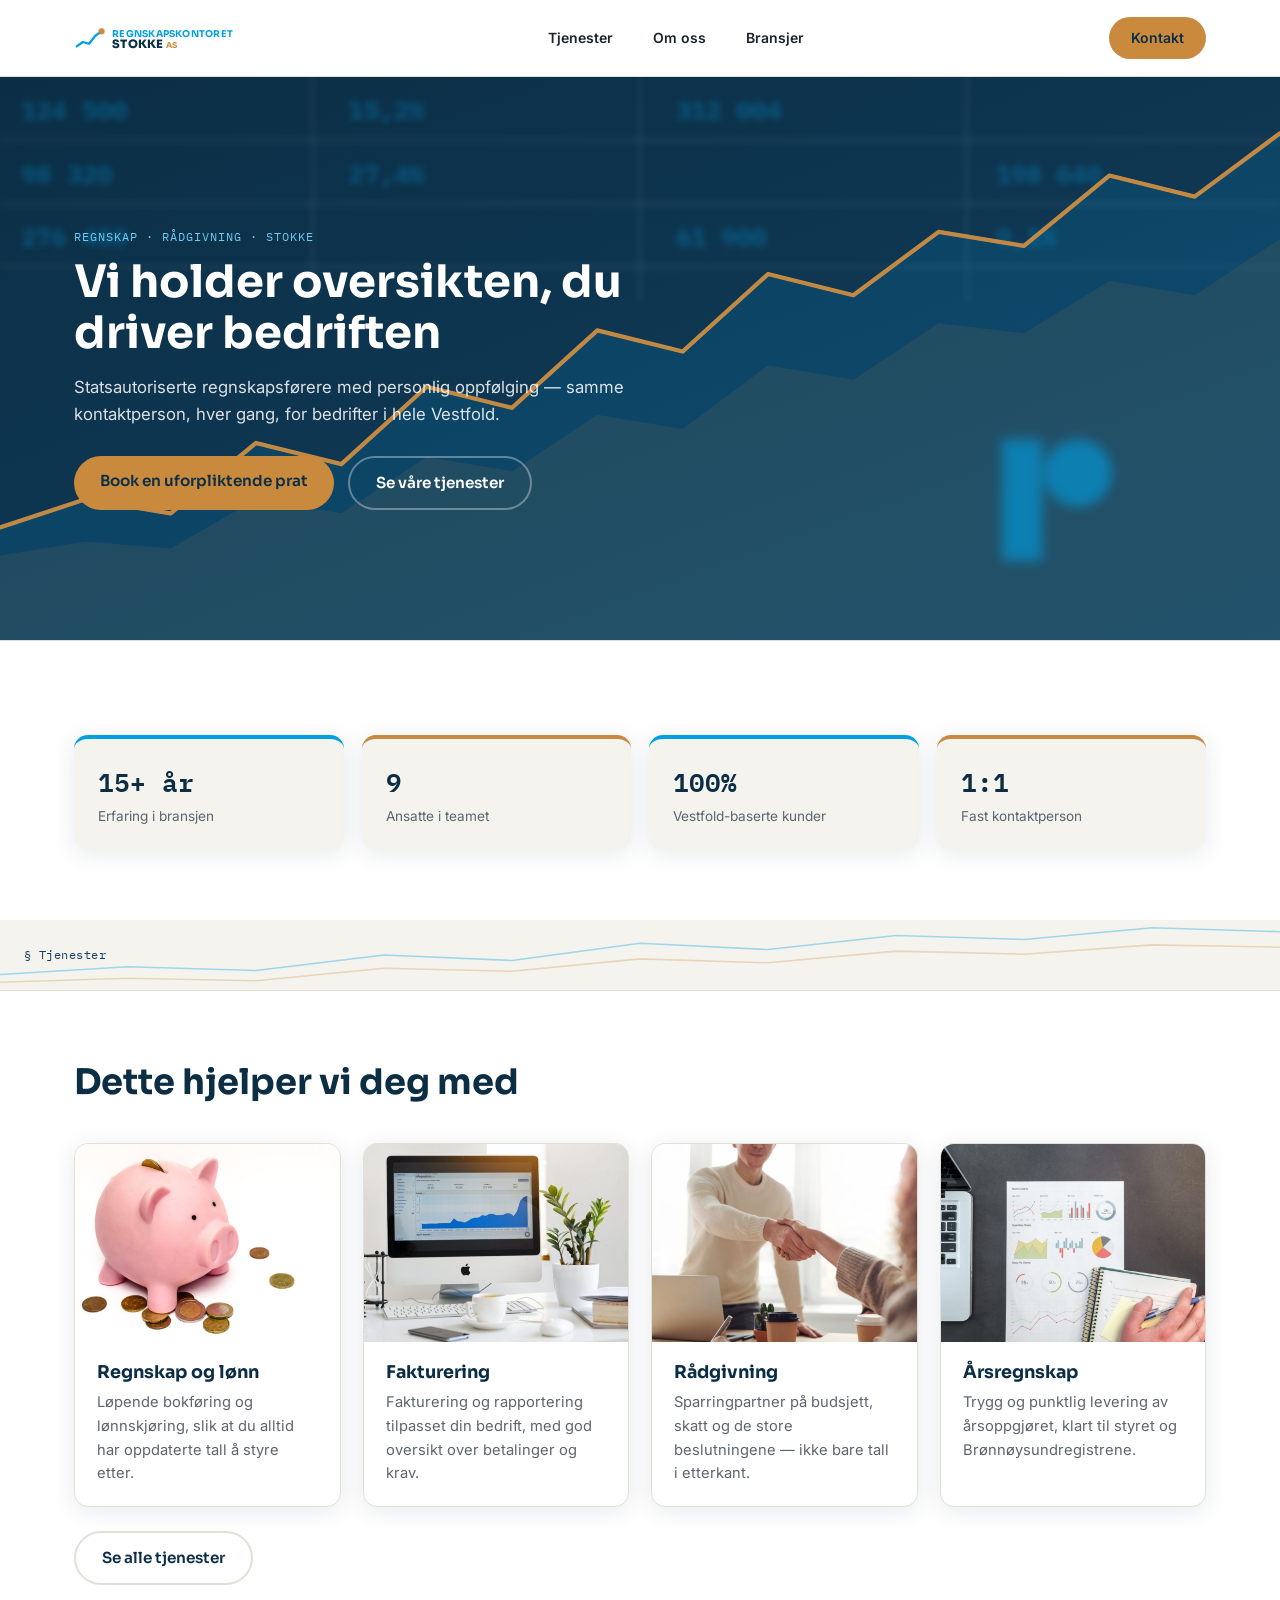
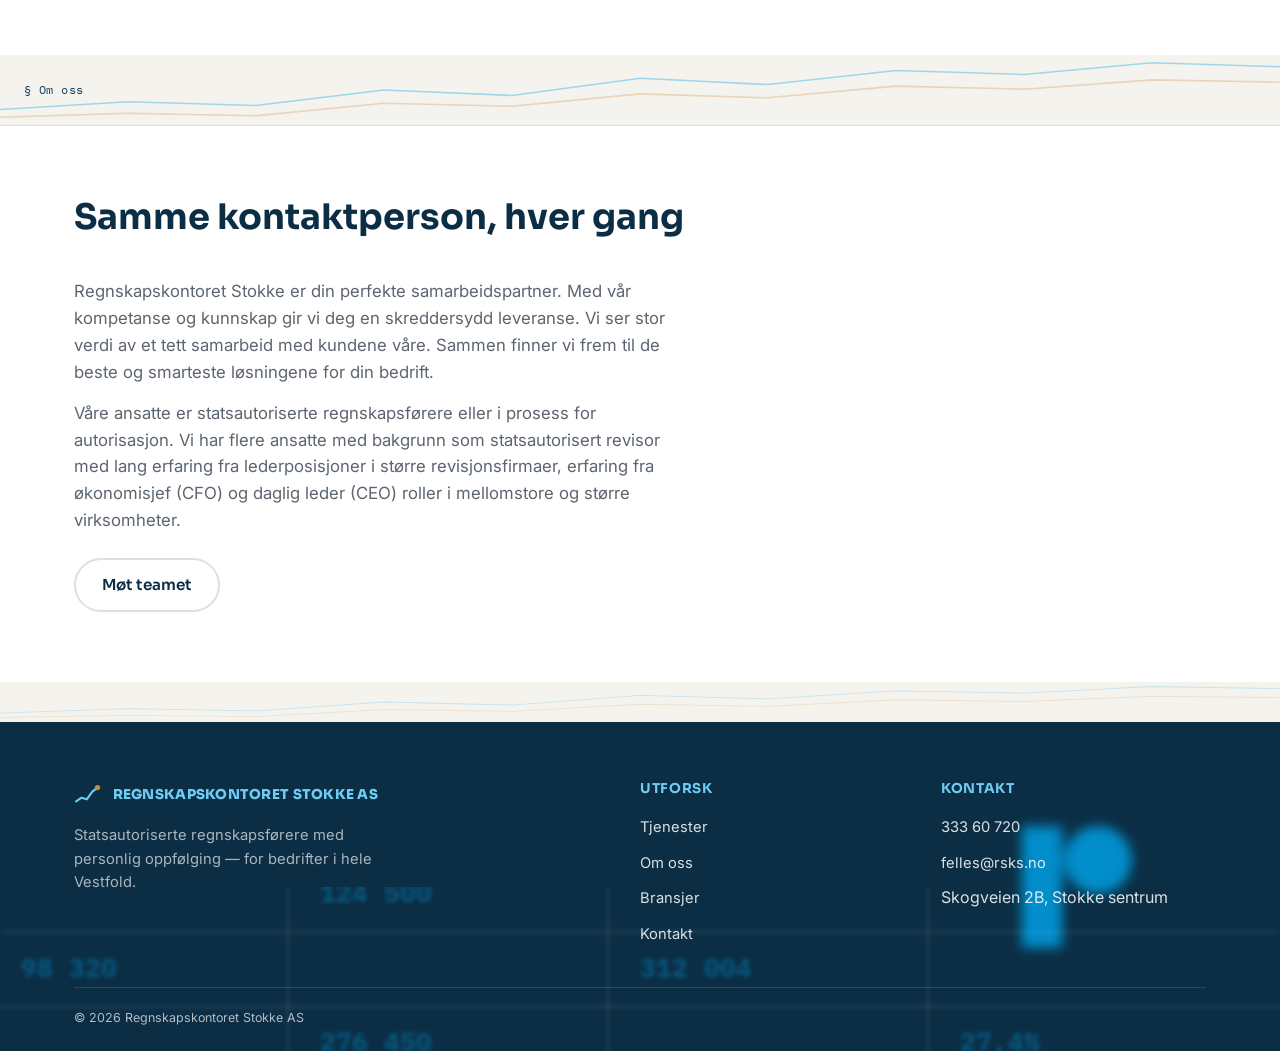
==== commit 3ee080f0: "Kritikk sluttreview-fikser: mailto-degradering, a11y, fokus, aria-hidden - kontakt-skjema degraderer" ====
--- a/index.html
+++ b/index.html
@@ -19,7 +19,7 @@
 <div id="site-header"></div>
 
 <section class="hero">
-  <svg class="watermark" viewBox="0 0 900 400" preserveAspectRatio="none" xmlns="http://www.w3.org/2000/svg">
+  <svg class="watermark" viewBox="0 0 900 400" preserveAspectRatio="none" xmlns="http://www.w3.org/2000/svg" aria-hidden="true">
     <defs>
       <filter id="cellBlurHeroTL" x="-20%" y="-20%" width="140%" height="140%">
         <feGaussianBlur stdDeviation="2.2"/>
@@ -73,7 +73,7 @@
 </section>
 
 <div class="divider-wrap">
-  <svg viewBox="0 0 900 90" preserveAspectRatio="none" xmlns="http://www.w3.org/2000/svg">
+  <svg viewBox="0 0 900 90" preserveAspectRatio="none" xmlns="http://www.w3.org/2000/svg" aria-hidden="true">
     <polyline class="divider-line" pathLength="1" points="0,70 90,60 180,65 270,45 360,52 450,30 540,38 630,20 720,25 810,10 900,15" fill="none" stroke="#009FE3" stroke-width="2" opacity="0.35"/>
     <polyline class="divider-line" pathLength="1" points="0,80 90,75 180,78 270,62 360,66 450,50 540,55 630,40 720,44 810,32 900,35" fill="none" stroke="#C98A3E" stroke-width="2" opacity="0.3"/>
   </svg>
@@ -120,7 +120,7 @@
 </section>
 
 <div class="divider-wrap">
-  <svg viewBox="0 0 900 90" preserveAspectRatio="none" xmlns="http://www.w3.org/2000/svg">
+  <svg viewBox="0 0 900 90" preserveAspectRatio="none" xmlns="http://www.w3.org/2000/svg" aria-hidden="true">
     <polyline class="divider-line" pathLength="1" points="0,70 90,60 180,65 270,45 360,52 450,30 540,38 630,20 720,25 810,10 900,15" fill="none" stroke="#009FE3" stroke-width="2" opacity="0.35"/>
     <polyline class="divider-line" pathLength="1" points="0,80 90,75 180,78 270,62 360,66 450,50 540,55 630,40 720,44 810,32 900,35" fill="none" stroke="#C98A3E" stroke-width="2" opacity="0.3"/>
   </svg>
@@ -139,7 +139,7 @@
 </section>
 
 <div class="divider-wrap divider-wrap--plain">
-  <svg viewBox="0 0 900 90" preserveAspectRatio="none" xmlns="http://www.w3.org/2000/svg">
+  <svg viewBox="0 0 900 90" preserveAspectRatio="none" xmlns="http://www.w3.org/2000/svg" aria-hidden="true">
     <polyline class="divider-line" pathLength="1" points="0,70 90,60 180,65 270,45 360,52 450,30 540,38 630,20 720,25 810,10 900,15" fill="none" stroke="#009FE3" stroke-width="2" opacity="0.35"/>
     <polyline class="divider-line" pathLength="1" points="0,80 90,75 180,78 270,62 360,66 450,50 540,55 630,40 720,44 810,32 900,35" fill="none" stroke="#C98A3E" stroke-width="2" opacity="0.3"/>
   </svg>
--- a/css/style.css
+++ b/css/style.css
@@ -6,6 +6,7 @@
   --blue-ink: #006B9E;     /* blå tekst på lys bakgrunn (AA: 5.8:1 hvit, 5.3:1 paper-warm) */
   --copper-500: #C98A3E;   /* primær CTA-flate */
   --copper-700: #A66D2B;   /* CTA hover */
+  --error-red: #B23B3B;   /* skjemafeil */
   --paper: #FFFFFF;
   --paper-warm: #F5F3EE;
   --ink: #1C232B;
@@ -58,8 +59,10 @@
 
 /* ===== Nav ===== */
 /* Reserver navens høyde på placeholder-diven, ellers hopper siden ~76px
-   nedover når header-partialen injiseres. */
-#site-header { min-height: 76px; }
+   nedover når header-partialen injiseres. Kun med JS – uten JS kommer
+   navet aldri, og et permanent tomt belte skal ikke stå igjen.
+   77 = nav 76px + 1px border-bottom (fjerner ~1px-skiftet ved første ucachede last). */
+html.js #site-header { min-height: 77px; }
 .nav { position: sticky; top: 0; z-index: 50; background: rgba(255,255,255,.92); backdrop-filter: blur(14px); border-bottom: 1px solid var(--line); }
 .nav .wrap { display: flex; align-items: center; justify-content: space-between; height: 76px; gap: 24px; }
 .nav-logo svg { display: block; height: 40px; width: auto; }
@@ -78,10 +81,11 @@
 .partials-cached .logo-draw-dot  { animation: none; opacity: 1; transform: none; }
 .partials-cached .logo-draw-text { animation: none; opacity: 1; transform: none; }
 .nav-links { list-style: none; display: flex; gap: 8px; align-items: center; }
-.nav-links a { font-size: var(--text-xs); font-weight: 600; color: var(--ink); padding: 10px 16px; border-radius: 999px; transition: background .2s, color .2s; }
+/* Nav bruker fast UI-kontrollstørrelse (0.875rem), utenfor --text-*-skalaen. */
+.nav-links a { font-size: 0.875rem; font-weight: 600; color: var(--ink); padding: 10px 16px; border-radius: 999px; transition: background .2s, color .2s; }
 .nav-links a:hover { background: var(--paper-warm); color: var(--blue-ink); }
 .nav-links a.active { background: var(--navy-900); color: #fff; }
-.nav-cta { background: var(--copper-500); color: var(--navy-900) !important; padding: 10px 22px; border-radius: 999px; font-size: var(--text-xs); font-weight: 600; transition: background .2s, color .2s; }
+.nav-cta { background: var(--copper-500); color: var(--navy-900) !important; padding: 10px 22px; border-radius: 999px; font-size: 0.875rem; font-weight: 600; transition: background .2s, color .2s; }
 .nav-cta:hover, .nav-cta.active { background: var(--copper-700); color: #fff !important; }
 .nav-hamburger { display: none; flex-direction: column; gap: 5px; background: none; border: none; cursor: pointer; padding: 8px; }
 .nav-hamburger span { width: 22px; height: 2px; background: var(--navy-900); display: block; transition: transform .25s ease, opacity .2s ease; }
@@ -106,7 +110,7 @@
   .nav-links.open li:nth-child(3) { transition-delay: .15s; }
   .nav-links a { width: 100%; padding: 16px 4px; border-radius: 0; font-size: 16px; }
   .nav-links a:hover { background: none; color: var(--blue-ink); padding-left: 12px; }
-  .nav-links a.active { background: none; color: var(--navy-900); font-weight: 700; padding-left: 12px; }
+  .nav-links a.active { background: none; color: var(--navy-900); font-weight: 700; padding-left: 12px; border-left: 3px solid var(--copper-500); }
   .nav-hamburger { display: flex; }
 }
 
@@ -171,6 +175,27 @@
 .kinfo-box p, .kinfo-box a { color: var(--ink-soft); font-size: var(--text-base); }
 .map-frame { border-radius: var(--radius); overflow: hidden; box-shadow: var(--shadow); margin-top: 24px; border: 1px solid var(--line); }
 .map-frame iframe { width: 100%; height: 360px; border: 0; display: block; }
+
+/* ===== Kontaktskjema ===== */
+.kontakt-form { margin-top: 32px; display: grid; gap: 16px; max-width: 560px; }
+.form-row { display: grid; grid-template-columns: 1fr 1fr; gap: 16px; }
+@media (max-width: 520px) { .form-row { grid-template-columns: 1fr; } }
+.kontakt-form label { font-size: var(--text-xs); font-weight: 600; color: var(--navy-900); display: block; margin-bottom: 6px; }
+.kontakt-form input, .kontakt-form textarea {
+  width: 100%; font-family: var(--font-body); font-size: max(16px, var(--text-base));
+  padding: 12px 14px; border: 1px solid var(--line); border-radius: 10px;
+  background: var(--paper); color: var(--ink); transition: border-color .2s;
+}
+.kontakt-form input:focus, .kontakt-form textarea:focus {
+  outline: none;
+  border-color: var(--blue-ink);
+  box-shadow: 0 0 0 3px rgba(0, 107, 158, .25);
+}
+.kontakt-form textarea { min-height: 130px; resize: vertical; }
+.form-error { display: none; color: var(--error-red); font-size: var(--text-sm); }
+.form-error.visible { display: block; }
+.form-success { display: none; background: var(--paper-warm); border-left: 3px solid var(--copper-500); padding: 16px 18px; border-radius: 8px; font-size: var(--text-base); }
+.form-success.visible { display: block; }
 
 /* ===== Footer ===== */
 .footer { position: relative; overflow: hidden; background: var(--navy-900); color: rgba(255,255,255,.85); padding: 56px 0 24px; }
@@ -190,6 +215,7 @@
 .footer-col a { color: rgba(255,255,255,.85); font-size: var(--text-body); }
 .footer-col a:hover { color: var(--blue-300); }
 .footer-bottom { margin-top: 40px; padding-top: 20px; border-top: 1px solid rgba(255,255,255,.12); font-size: var(--text-xs); color: rgba(255,255,255,.68); }
+.footer-bottom small { font-size: inherit; }
 
 /* ===== Redusert bevegelse ===== */
 @media (prefers-reduced-motion: reduce) {
@@ -200,4 +226,6 @@
   .logo-draw-line, .hero-line-draw, .divider-line { animation: none !important; transition: none !important; stroke-dashoffset: 0 !important; }
   .logo-draw-dot { animation: none !important; opacity: 1 !important; transform: none !important; }
   .logo-draw-text { animation: none !important; opacity: 1 !important; transform: none !important; }
-}
+  /* Mobilmeny: slå av slide-inn + stagger-forsinkelsene */
+  .nav-links, .nav-links li { transition: none !important; }
+}
